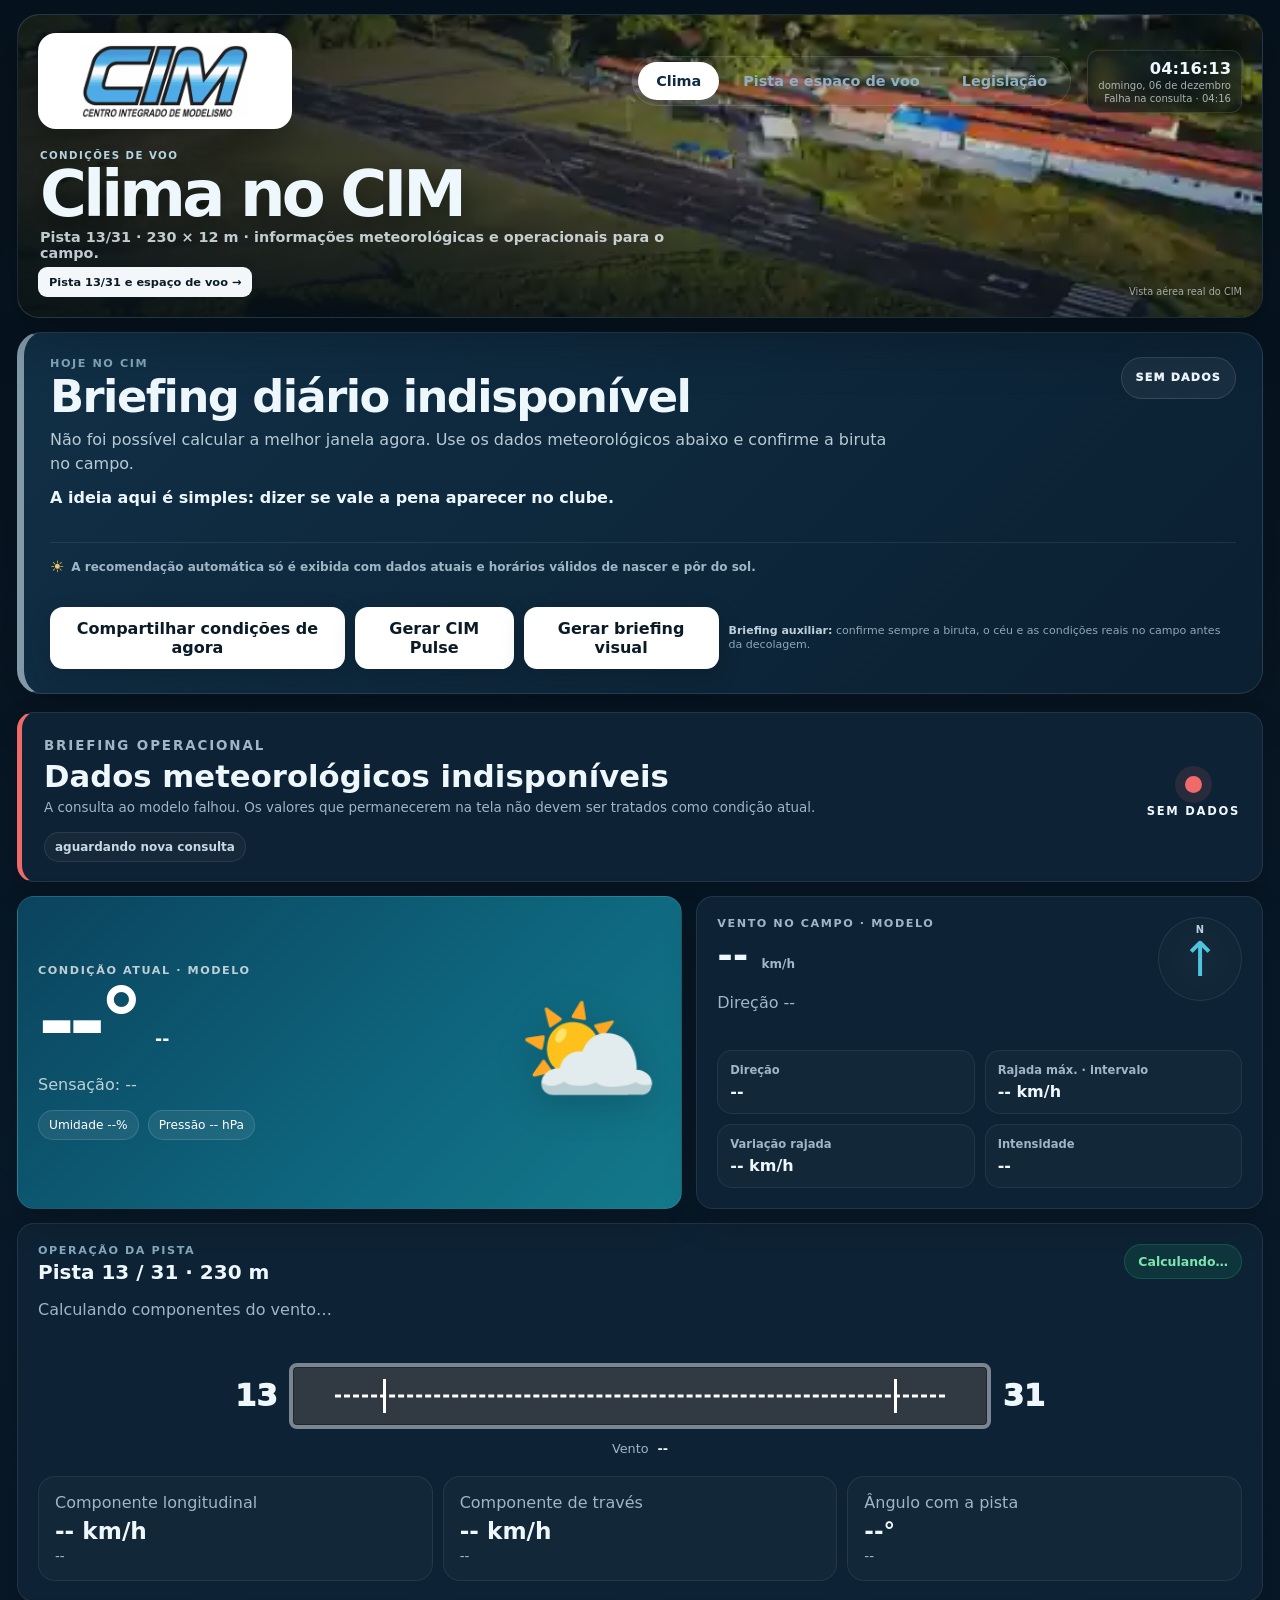
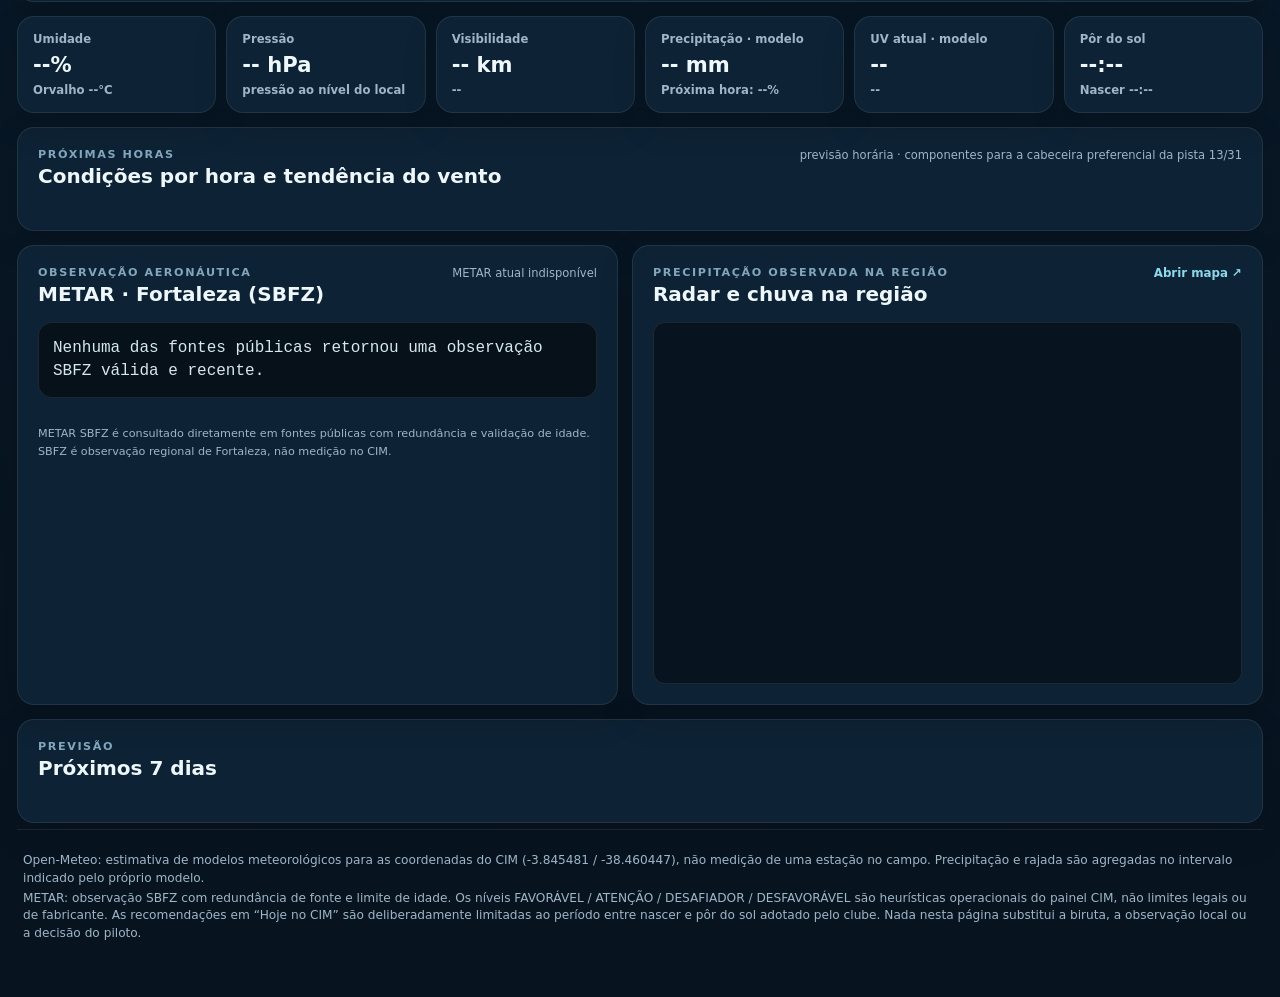
==== index.html @ 6799bd44 "Forçar carregamento do briefing aprovado" ====
<!doctype html>
<html lang="pt-BR">
<head>
  <meta charset="utf-8">
  <meta name="viewport" content="width=device-width, initial-scale=1">
  <meta name="theme-color" content="#071b2c">
  <meta name="description" content="Painel meteorológico e briefing operacional do Centro Integrado de Modelismo — CIM, Eusébio-CE.">
  <meta property="og:type" content="website">
  <meta property="og:locale" content="pt_BR">
  <meta property="og:title" content="CIM · Clima e condições de voo">
  <meta property="og:description" content="Clima, vento e condições operacionais para a pista 13/31 do Centro Integrado de Modelismo.">
  <title>CIM · Clima e condições de voo</title>
  <link rel="preload" as="image" href="assets/cim-pista-hero.webp?v=20260901-final1">
  <link rel="preload" as="image" href="assets/cim-logo-oficial.webp?v=20260910-1">
  <link rel="stylesheet" href="styles.css">
  <link rel="stylesheet" href="briefing.css?v=20260908-1">
  <link rel="stylesheet" href="layout-v3.css?v=20260910-logo1">
  <link rel="stylesheet" href="navigation.css?v=20260910-logo2">
</head>
<body>
  <main class="page-shell">
    <header class="site-header" aria-label="Centro Integrado de Modelismo">
      <img class="site-header-photo" src="assets/cim-pista-hero.webp?v=20260901-final1" alt="Vista aérea da pista do Centro Integrado de Modelismo, no Eusébio">
      <div class="site-header-inner">
        <div class="topbar">
          <a class="brand brand-logo-plate" href="index.html" aria-label="Centro Integrado de Modelismo — página inicial">
            <img class="brand-logo-official" src="assets/cim-logo-oficial.webp?v=20260910-1" alt="CIM — Centro Integrado de Modelismo">
          </a>
          <nav class="cim-nav" aria-label="Navegação principal">
            <a class="active" href="index.html">Clima</a>
            <a href="pista.html">Pista e espaço de voo</a>
            <a href="espaco-aereo.html">Legislação</a>
          </nav>
          <div class="clock" aria-live="polite">
            <strong id="clock-time">--:--</strong>
            <span id="clock-date">carregando…</span>
            <small id="updated-at">aguardando atualização</small>
          </div>
        </div>

        <div class="site-header-copy">
          <p class="eyebrow">Condições de voo</p>
          <h1>Clima no CIM</h1>
          <p>Pista 13/31 · 230 × 12 m · informações meteorológicas e operacionais para o campo.</p>
        </div>

        <div class="site-header-bottom">
          <a class="header-runway-link" href="pista.html">Pista 13/31 e espaço de voo →</a>
          <span class="photo-caption">Vista aérea real do CIM</span>
        </div>
      </div>
    </header>

    <section id="today-cim" class="today-cim loading" aria-live="polite">
      <div class="today-cim-top">
        <div class="today-cim-copy">
          <p class="eyebrow" id="today-cim-kicker">Hoje no CIM</p>
          <h2 id="today-cim-title">Calculando as condições de voo…</h2>
          <p id="today-cim-message">Analisando vento, rajadas, componente de través, chuva, visibilidade e o período entre nascer e pôr do sol.</p>
          <p id="today-cim-invite" class="today-cim-invite">A ideia aqui é simples: dizer se vale a pena aparecer no clube.</p>
        </div>
        <span id="today-cim-badge" class="today-cim-badge">CALCULANDO</span>
      </div>
      <div id="today-cim-stats" class="today-cim-stats"></div>
      <div id="today-cim-daylight" class="today-cim-daylight">Carregando período diurno do CIM…</div>
      <div id="today-cim-hours" class="today-cim-hours"></div>
      <div class="today-cim-actions">
        <button id="today-cim-share" class="today-cim-share" type="button">Compartilhar no WhatsApp</button>
        <span class="today-cim-note"><strong>Briefing auxiliar:</strong> confirme sempre a biruta, o céu e as condições reais no campo antes da decolagem.</span>
      </div>
    </section>

    <section id="status-card" class="status-card loading" aria-live="polite">
      <div class="status-copy">
        <p class="eyebrow">Briefing operacional</p>
        <h2 id="flight-status">Consultando o céu…</h2>
        <p id="flight-message">Buscando as condições meteorológicas atuais para o campo.</p>
        <div id="status-factors" class="status-factors"></div>
      </div>
      <div class="status-indicator"><span class="status-dot" aria-hidden="true"></span><strong id="status-word">AGUARDE</strong></div>
    </section>

    <section class="grid primary-grid">
      <article class="card hero-weather">
        <div>
          <p class="eyebrow">Condição atual · modelo</p>
          <div class="temperature-row"><strong id="temperature">--°</strong><span id="weather-description">--</span></div>
          <p id="feels-like">Sensação: --</p>
          <div class="hero-mini"><span id="humidity-hero">Umidade --%</span><span id="pressure-hero">Pressão -- hPa</span></div>
        </div>
        <div class="weather-icon" id="weather-icon" aria-hidden="true">⛅</div>
      </article>

      <article class="card wind-card">
        <div class="card-header">
          <div>
            <p class="eyebrow">Vento no campo · modelo</p>
            <h2><span id="wind-speed">--</span> <small>km/h</small></h2>
            <p id="wind-direction-text">Direção --</p>
          </div>
          <div class="wind-compass"><span class="north">N</span><div id="wind-arrow" class="wind-arrow" aria-hidden="true">↑</div></div>
        </div>
        <dl class="metrics compact">
          <div><dt>Direção</dt><dd id="wind-direction">--</dd></div>
          <div><dt>Rajada máx. · intervalo</dt><dd id="wind-gust">-- km/h</dd></div>
          <div><dt>Variação rajada</dt><dd id="gust-spread">-- km/h</dd></div>
          <div><dt>Intensidade</dt><dd id="wind-class">--</dd></div>
        </dl>
      </article>
    </section>

    <section class="card runway-card">
      <div class="runway-heading">
        <div>
          <p class="eyebrow">Operação da pista</p>
          <h2>Pista 13 / 31 · 230 m</h2>
          <p id="runway-summary" class="muted">Calculando componentes do vento…</p>
        </div>
        <span id="preferred-runway" class="runway-badge">Calculando…</span>
      </div>
      <div class="runway-board">
        <div class="runway-visual" aria-label="Representação esquemática da pista 13 31">
          <span class="runway-number runway-13">13</span>
          <div class="runway-strip"><span></span></div>
          <span class="runway-number runway-31">31</span>
        </div>
        <div class="runway-wind-line"><span>Vento</span><strong id="runway-wind">--</strong></div>
      </div>
      <div class="runway-components">
        <article><span>Componente longitudinal</span><strong id="headwind-component">-- km/h</strong><small id="headwind-label">--</small></article>
        <article><span>Componente de través</span><strong id="crosswind-component">-- km/h</strong><small id="crosswind-side">--</small></article>
        <article><span>Ângulo com a pista</span><strong id="wind-angle">--°</strong><small id="wind-angle-label">--</small></article>
      </div>
    </section>

    <section class="grid detail-grid">
      <article class="card metric-card"><span>Umidade</span><strong id="humidity">--%</strong><small id="dew-point">Orvalho --°C</small></article>
      <article class="card metric-card"><span>Pressão</span><strong id="pressure">-- hPa</strong><small>pressão ao nível do local</small></article>
      <article class="card metric-card"><span>Visibilidade</span><strong id="visibility">-- km</strong><small id="visibility-label">--</small></article>
      <article class="card metric-card"><span id="precipitation-label">Precipitação · modelo</span><strong id="rain-probability">-- mm</strong><small id="rain-total">Próxima hora: --%</small></article>
      <article class="card metric-card"><span id="uv-card-label">UV atual · modelo</span><strong id="uv-index">--</strong><small id="uv-label">--</small></article>
      <article class="card metric-card"><span>Pôr do sol</span><strong id="sunset">--:--</strong><small id="sunrise">Nascer --:--</small></article>
    </section>

    <section class="card forecast-card">
      <div class="section-title">
        <div><p class="eyebrow">Próximas horas</p><h2>Condições por hora e tendência do vento</h2></div>
        <span class="section-note">previsão horária · componentes para a cabeceira preferencial da pista 13/31</span>
      </div>
      <div id="hourly-forecast" class="hourly-forecast"></div>
    </section>

    <section class="grid aviation-grid">
      <section class="card metar-card" id="metar-card">
        <div class="section-title">
          <div><p class="eyebrow">Observação aeronáutica</p><h2>METAR · Fortaleza (SBFZ)</h2></div>
          <span id="metar-age" class="section-note">consultando…</span>
        </div>
        <p id="metar-raw" class="metar-raw">Aguardando observação…</p>
        <dl id="metar-details" class="metar-details"></dl>
        <p class="source-line">METAR SBFZ é consultado diretamente em fontes públicas com redundância e validação de idade. SBFZ é observação regional de Fortaleza, não medição no CIM.</p>
      </section>

      <section class="card radar-card">
        <div class="section-title">
          <div><p class="eyebrow">Precipitação observada na região</p><h2>Radar e chuva na região</h2></div>
          <a class="external-link" href="https://www.windy.com/-Weather-radar-radar?radar,-3.845481,-38.460447,10" target="_blank" rel="noopener noreferrer">Abrir mapa ↗</a>
        </div>
        <div class="radar-frame"><iframe src="https://embed.windy.com/embed2.html?lat=-3.845481&lon=-38.460447&detailLat=-3.845481&detailLon=-38.460447&width=650&height=450&zoom=9&level=surface&overlay=radar&menu=&message=true&marker=true&calendar=now&pressure=&type=map&location=coordinates&detail=&metricWind=km%2Fh&metricTemp=%C2%B0C&radarRange=-1" title="Radar meteorológico centrado na região do CIM" loading="lazy" referrerpolicy="strict-origin-when-cross-origin" allowfullscreen></iframe></div>
      </section>
    </section>

    <section class="card forecast-card">
      <div class="section-title"><div><p class="eyebrow">Previsão</p><h2>Próximos 7 dias</h2></div></div>
      <div id="daily-forecast" class="daily-forecast"></div>
    </section>

    <footer>
      <p>Open-Meteo: estimativa de modelos meteorológicos para as coordenadas do CIM (-3.845481 / -38.460447), não medição de uma estação no campo. Precipitação e rajada são agregadas no intervalo indicado pelo próprio modelo.</p>
      <p>METAR: observação SBFZ com redundância de fonte e limite de idade. Os níveis FAVORÁVEL / ATENÇÃO / DESAFIADOR / DESFAVORÁVEL são heurísticas operacionais do painel CIM, não limites legais ou de fabricante. As recomendações em “Hoje no CIM” são deliberadamente limitadas ao período entre nascer e pôr do sol adotado pelo clube. Nada nesta página substitui a biruta, a observação local ou a decisão do piloto.</p>
    </footer>
  </main>

  <script src="app.js?v=20260901-final1"></script>
  <script src="briefing.js?v=20260908-5"></script>
  <script src="weekend-share.js?v=20260910-2"></script>
  <script src="share-editorial.js?v=20260908-1"></script>
  <script src="briefing-visual.js?v=20260910-5"></script>
</body>
</html>
---- styles.css ----
:root{--bg:#07131f;--bg2:#0b2236;--surface:#0e263b;--surface-2:#132f47;--surface-3:#183951;--text:#eef7fb;--muted:#9fb6c6;--line:rgba(255,255,255,.09);--green:#27c57a;--amber:#f2b94b;--red:#ef6a68;--cyan:#4ec4df;--blue:#2f8bb8;--shadow:0 18px 50px rgba(0,0,0,.22)}*{box-sizing:border-box}html{background:var(--bg)}body{margin:0;font-family:Inter,ui-sans-serif,system-ui,-apple-system,BlinkMacSystemFont,"Segoe UI",sans-serif;background:radial-gradient(circle at top right,rgba(78,196,223,.14),transparent 26%),linear-gradient(180deg,#081824 0,#0b1f31 420px,#091725 100%);color:var(--text)}a{color:inherit}.page-shell{width:min(1220px,calc(100% - 28px));margin:0 auto;padding:24px 0 52px}.topbar{display:grid;grid-template-columns:1fr auto auto;align-items:start;gap:22px;padding:10px 2px 24px}.brand{display:flex;align-items:center;gap:16px}.brand-mark{width:66px;height:66px;border-radius:18px;display:grid;place-items:center;font-weight:900;font-size:1.18rem;letter-spacing:.08em;background:linear-gradient(145deg,#143e59,#1f7290);box-shadow:var(--shadow);border:1px solid rgba(255,255,255,.08)}.topbar h1{font-size:clamp(2.1rem,5vw,3.9rem);line-height:.95;margin:.15rem 0 .45rem;letter-spacing:-.05em}.eyebrow{text-transform:uppercase;letter-spacing:.14em;font-size:.7rem;font-weight:900;color:#82a7bb;margin:0}.location,.muted,.topbar p{color:var(--muted)}.main-nav{display:flex;gap:4px;background:rgba(255,255,255,.04);padding:6px;border:2px solid rgba(255,255,255,.12);border-radius:999px;align-self:center}.main-nav a{padding:15px 24px;border-radius:999px;text-decoration:none;color:var(--muted);font-weight:900;font-size:1rem;white-space:nowrap}.main-nav a.active{background:#fff;color:#0a1b27}.clock{text-align:right;display:grid;gap:3px}.clock strong{font-size:1.55rem}.clock span,.clock small{font-size:.78rem;color:var(--muted)}.card,.status-card{background:linear-gradient(180deg,rgba(19,47,71,.94),rgba(14,38,59,.94));border:1px solid var(--line);box-shadow:var(--shadow);border-radius:24px}.status-card{padding:25px 28px;display:flex;justify-content:space-between;align-items:center;gap:28px;margin-bottom:18px;border-left:7px solid var(--cyan)}.status-copy{max-width:850px}.status-card h2{margin:.28rem 0 .38rem;font-size:clamp(1.7rem,3vw,2.55rem)}.status-card p{margin:.2rem 0 0;color:var(--muted)}.status-indicator{display:grid;place-items:center;gap:11px;min-width:96px}.status-indicator strong{font-size:.72rem;letter-spacing:.15em}.status-dot{width:24px;height:24px;border-radius:50%;background:var(--cyan);box-shadow:0 0 0 10px rgba(78,196,223,.11)}.status-card.good{border-left-color:var(--green)}.status-card.good .status-dot{background:var(--green);box-shadow:0 0 0 10px rgba(39,197,122,.12)}.status-card.caution{border-left-color:var(--amber)}.status-card.caution .status-dot{background:var(--amber);box-shadow:0 0 0 10px rgba(242,185,75,.12)}.status-card.bad{border-left-color:var(--red)}.status-card.bad .status-dot{background:var(--red);box-shadow:0 0 0 10px rgba(239,106,104,.12)}.status-factors{display:flex;flex-wrap:wrap;gap:8px;margin-top:14px}.factor{border:1px solid var(--line);background:rgba(255,255,255,.035);border-radius:999px;padding:7px 10px;font-size:.75rem;font-weight:800;color:#c8d8e2}.grid{display:grid;gap:18px}.primary-grid{grid-template-columns:1.18fr .82fr}.card{padding:24px}.hero-weather{min-height:228px;display:flex;justify-content:space-between;align-items:center;background:radial-gradient(circle at 80% 20%,rgba(255,255,255,.12),transparent 28%),linear-gradient(135deg,#114b68,#14758f 60%,#1d8ca2);color:white;overflow:hidden}.hero-weather .eyebrow,.hero-weather p{color:rgba(255,255,255,.73)}.temperature-row{display:flex;align-items:end;gap:18px;margin:.42rem 0}.temperature-row strong{font-size:clamp(4rem,8vw,7rem);line-height:.84;letter-spacing:-.075em}.temperature-row span{font-size:1.08rem;font-weight:800;padding-bottom:.65rem}.weather-icon{font-size:clamp(4.4rem,9vw,7.7rem);filter:drop-shadow(0 9px 18px rgba(0,0,0,.18))}.hero-mini{display:flex;gap:9px;flex-wrap:wrap;margin-top:14px}.hero-mini span{font-size:.76rem;padding:7px 10px;border:1px solid rgba(255,255,255,.13);border-radius:999px;background:rgba(255,255,255,.07)}.wind-card h2{font-size:2.7rem;margin:.2rem 0}.wind-card h2 small{font-size:.75rem;color:var(--muted);font-weight:800}.wind-card p{color:var(--muted)}.card-header{display:flex;justify-content:space-between;align-items:flex-start;gap:14px}.wind-compass{width:84px;height:84px;border:1px solid var(--line);border-radius:50%;display:grid;place-items:center;position:relative;background:radial-gradient(circle,rgba(255,255,255,.03),rgba(255,255,255,.01))}.north{position:absolute;top:6px;font-size:.62rem;font-weight:900;color:#bdd0dc}.wind-arrow{font-size:3rem;line-height:1;transition:transform .4s ease;color:var(--cyan)}.metrics{display:grid;grid-template-columns:repeat(2,1fr);gap:10px;margin:22px 0 0}.metrics div{background:rgba(255,255,255,.025);border:1px solid var(--line);border-radius:15px;padding:12px}.metrics dt{font-size:.72rem;color:var(--muted);font-weight:800}.metrics dd{margin:5px 0 0;font-weight:900}.runway-card{margin-top:18px}.runway-heading,.section-title{display:flex;justify-content:space-between;align-items:start;gap:14px}.runway-heading h2,.section-title h2{margin:.18rem 0 0}.runway-badge{padding:9px 13px;border-radius:999px;background:rgba(39,197,122,.12);color:#7ee5ae;border:1px solid rgba(39,197,122,.22);font-size:.78rem;font-weight:900}.runway-board{margin:28px 0 20px}.runway-visual{display:grid;grid-template-columns:auto 1fr auto;align-items:center;gap:12px;width:min(810px,100%);margin:0 auto}.runway-number{font-weight:950;font-size:1.9rem}.runway-strip{height:66px;background:#313942;border-radius:8px;position:relative;border:4px solid #798692;box-shadow:inset 0 0 0 1px #20262c}.runway-strip:before{content:"";position:absolute;left:6%;right:6%;top:50%;border-top:3px dashed #fff;transform:translateY(-50%)}.runway-strip span:before,.runway-strip span:after{content:"";position:absolute;top:12px;bottom:12px;width:3px;background:#fff}.runway-strip span:before{left:13%}.runway-strip span:after{right:13%}.runway-wind-line{display:flex;justify-content:center;gap:9px;margin-top:12px;color:var(--muted);font-size:.8rem}.runway-wind-line strong{color:var(--text)}.runway-components{display:grid;grid-template-columns:repeat(3,1fr);gap:12px}.runway-components article{background:rgba(255,255,255,.025);border:1px solid var(--line);padding:16px;border-radius:17px;display:grid;gap:5px}.runway-components span,.runway-components small{color:var(--muted)}.runway-components strong{font-size:1.45rem}.detail-grid{grid-template-columns:repeat(6,1fr);margin-top:18px}.metric-card{padding:17px;display:grid;gap:6px}.metric-card span,.metric-card small{font-size:.73rem;color:var(--muted);font-weight:700}.metric-card strong{font-size:1.32rem}.forecast-card{margin-top:18px}.section-note{font-size:.72rem;color:var(--muted)}.hourly-forecast,.daily-forecast{display:grid;grid-auto-flow:column;grid-auto-columns:minmax(136px,1fr);gap:10px;overflow-x:auto;padding-top:18px;padding-bottom:4px}.forecast-item{background:rgba(255,255,255,.025);border:1px solid var(--line);border-radius:16px;padding:14px;display:grid;gap:7px;min-height:142px}.forecast-item.now{border-color:rgba(78,196,223,.55);background:rgba(78,196,223,.07)}.forecast-item .icon{font-size:1.7rem}.forecast-item strong{font-size:1rem}.forecast-item small{color:var(--muted);line-height:1.35}.forecast-wind{font-size:.7rem;font-weight:800;color:#cfe1ea}.aviation-grid{grid-template-columns:1fr 1.05fr;margin-top:18px}.metar-raw{font-family:ui-monospace,SFMono-Regular,Menlo,Consolas,monospace;background:#07111a;border:1px solid var(--line);padding:14px;border-radius:14px;line-height:1.45;color:#d7e7f0}.metar-details{display:grid;grid-template-columns:repeat(2,1fr);gap:10px;margin:16px 0 0}.metar-details div{border:1px solid var(--line);background:rgba(255,255,255,.025);border-radius:14px;padding:12px}.metar-details dt{font-size:.7rem;color:var(--muted);font-weight:800}.metar-details dd{margin:4px 0 0;font-weight:900}.source-line{font-size:.7rem;color:var(--muted);line-height:1.45}.radar-frame{margin-top:16px;border:1px solid var(--line);border-radius:17px;overflow:hidden;min-height:340px;background:#07131f}.radar-frame iframe{display:block;width:100%;height:360px;border:0}.external-link{font-size:.74rem;color:#8bd9eb;text-decoration:none;font-weight:800}footer{padding:26px 6px 0;color:var(--muted);font-size:.76rem;line-height:1.45}footer p{margin:.15rem 0}@media(max-width:1050px){.topbar{grid-template-columns:1fr auto}.main-nav{grid-column:1/-1;justify-self:start}.clock{grid-column:2;grid-row:1}}@media(max-width:900px){.primary-grid,.aviation-grid{grid-template-columns:1fr}.detail-grid{grid-template-columns:repeat(3,1fr)}.weather-icon{font-size:5rem}.runway-components{grid-template-columns:1fr 1fr 1fr}}@media(max-width:620px){.page-shell{width:min(100% - 16px,1220px);padding-top:10px}.topbar{grid-template-columns:1fr auto;align-items:end;padding-bottom:18px}.brand{align-items:flex-start}.brand-mark{width:50px;height:50px;border-radius:14px;font-size:.9rem}.topbar h1{font-size:2.35rem}.main-nav{grid-column:1/-1;max-width:100%;overflow-x:auto;justify-self:start}.main-nav a{padding:12px 16px;font-size:.88rem}.clock{grid-column:2;grid-row:1}.clock strong{font-size:1.08rem}.clock span,.clock small{font-size:.66rem}.status-card,.card{border-radius:19px;padding:18px}.status-card{align-items:flex-start}.status-indicator{min-width:60px}.status-indicator strong{font-size:.6rem}.temperature-row{display:grid;gap:2px}.temperature-row span{padding:0}.weather-icon{font-size:4rem}.metrics,.runway-components,.metar-details{grid-template-columns:1fr}.detail-grid{grid-template-columns:repeat(2,1fr)}.runway-visual{gap:7px}.runway-number{font-size:1.25rem}.runway-strip{height:50px}.section-title{display:grid}.section-note{margin-top:2px}.radar-frame iframe{height:300px}}
.status-card.challenging{border-left-color:#f28c28}.status-card.challenging .status-dot{background:#f28c28;box-shadow:0 0 0 10px rgba(242,140,40,.13)}.runway-wind-line{align-items:center;flex-wrap:wrap}.runway-wind-line>strong{white-space:nowrap}@media(max-width:620px){.runway-wind-line{gap:7px}.runway-wind-line>strong{white-space:normal}}
---- briefing.css ----
.today-cim{margin:0 0 18px;padding:24px 26px;border:1px solid rgba(255,255,255,.1);border-left:7px solid #4ec4df;border-radius:24px;background:linear-gradient(135deg,rgba(17,48,71,.98),rgba(11,32,50,.98));box-shadow:0 18px 50px rgba(0,0,0,.22)}
.today-cim.good{border-left-color:#27c57a;background:radial-gradient(circle at 88% 12%,rgba(39,197,122,.15),transparent 30%),linear-gradient(135deg,rgba(17,48,71,.98),rgba(11,32,50,.98))}.today-cim.caution{border-left-color:#f2b94b}.today-cim.challenging,.today-cim.bad{border-left-color:#ef6a68}.today-cim.unavailable{border-left-color:#8299a8}
.today-cim-top{display:grid;grid-template-columns:minmax(0,1fr) auto;gap:24px;align-items:start}.today-cim-copy h2{font-size:clamp(1.75rem,3.5vw,3rem);line-height:1.02;letter-spacing:-.035em;margin:.28rem 0 .55rem}.today-cim-copy>p:not(.eyebrow){margin:0;color:#b8cad5;line-height:1.48;max-width:840px}.today-cim-invite{margin-top:10px!important;color:#edf7fb!important;font-weight:850}.today-cim-badge{display:inline-flex;align-items:center;justify-content:center;min-height:42px;padding:9px 14px;border-radius:999px;border:1px solid rgba(255,255,255,.12);background:rgba(255,255,255,.055);font-size:.69rem;font-weight:950;letter-spacing:.11em;white-space:nowrap}.today-cim.good .today-cim-badge{color:#8bedb8;border-color:rgba(39,197,122,.28);background:rgba(39,197,122,.1)}.today-cim.caution .today-cim-badge{color:#ffd787;border-color:rgba(242,185,75,.28);background:rgba(242,185,75,.1)}.today-cim.challenging .today-cim-badge,.today-cim.bad .today-cim-badge{color:#ffaaa8;border-color:rgba(239,106,104,.28);background:rgba(239,106,104,.1)}
.today-cim-stats{display:flex;flex-wrap:wrap;gap:8px;margin-top:17px}.today-cim-stats span{padding:8px 11px;border-radius:999px;border:1px solid rgba(255,255,255,.09);background:rgba(255,255,255,.035);color:#d4e1e8;font-size:.75rem;font-weight:800}.today-cim-daylight{display:flex;align-items:center;gap:7px;margin-top:16px;padding-top:14px;border-top:1px solid rgba(255,255,255,.08);color:#9fb6c6;font-size:.75rem;font-weight:700}.today-cim-daylight:before{content:'☀';font-size:1rem;color:#f2c55c}
.today-cim-hours{display:grid;grid-template-columns:repeat(3,minmax(0,1fr));gap:10px;margin-top:14px}.briefing-hour{display:grid;gap:5px;padding:12px 13px;border-radius:15px;border:1px solid rgba(255,255,255,.08);background:rgba(255,255,255,.025)}.briefing-hour strong{font-size:.91rem}.briefing-hour span{font-size:.68rem;font-weight:900;text-transform:uppercase;letter-spacing:.08em}.briefing-hour small{font-size:.7rem;color:#9fb6c6}.briefing-hour.good span{color:#7ee5ae}.briefing-hour.caution span{color:#f6ce76}.briefing-hour.challenging span,.briefing-hour.bad span{color:#ff9c99}.briefing-empty{color:#9fb6c6;font-size:.76rem}
.today-cim-actions{display:flex;gap:10px;align-items:center;margin-top:17px}.today-cim-share{appearance:none;border:0;border-radius:13px;padding:12px 16px;background:#fff;color:#0a1b27;font:inherit;font-weight:900;cursor:pointer;box-shadow:0 8px 24px rgba(0,0,0,.15)}.today-cim-share:hover{transform:translateY(-1px)}.today-cim-note{font-size:.69rem;color:#8fa8b7;line-height:1.35}.today-cim-note strong{color:#bcd0dc}
@media(max-width:760px){.today-cim{padding:18px;border-radius:19px}.today-cim-top{grid-template-columns:1fr;gap:12px}.today-cim-badge{justify-self:start}.today-cim-hours{grid-template-columns:1fr}.today-cim-actions{display:grid}.today-cim-share{width:100%}.today-cim-copy h2{font-size:2rem}}
---- layout-v3.css ----
:root{--cim-panel:#0d2234;--cim-line:rgba(255,255,255,.085);--cim-muted:#9ab0bf;--cim-cyan:#4ec4df}body{background:linear-gradient(180deg,#06121d 0,#091928 48%,#07131f 100%)}.page-shell{width:min(1260px,calc(100% - 34px));padding-top:14px}.site-header{position:relative;min-height:285px;margin-bottom:14px;border-radius:22px;overflow:hidden;border:1px solid rgba(255,255,255,.09);box-shadow:0 20px 54px rgba(0,0,0,.26);background:linear-gradient(135deg,#0b2538,#07131f)}.site-header-photo{position:absolute;inset:0;width:100%;height:100%;object-fit:cover;object-position:center 54%;display:block;opacity:1}.site-header:after{content:"";position:absolute;inset:0;background:linear-gradient(90deg,rgba(3,13,22,.82) 0%,rgba(3,13,22,.58) 34%,rgba(3,13,22,.17) 67%,rgba(3,13,22,.06) 100%),linear-gradient(180deg,rgba(3,13,22,.18) 0%,rgba(3,13,22,.02) 48%,rgba(3,13,22,.68) 100%);pointer-events:none}.site-header-inner{position:relative;z-index:2;min-height:285px;padding:18px 20px 20px;display:grid;grid-template-rows:auto 1fr auto}.topbar{display:grid;grid-template-columns:minmax(260px,1fr) auto auto;align-items:center;gap:16px;padding:0;background:transparent}.brand{display:flex;align-items:center;gap:11px;min-width:0}.brand-mark{height:46px;width:auto;object-fit:contain;display:block}.brand-copy{display:grid;gap:2px}.brand-copy strong{font-size:.82rem;line-height:1.1}.brand-copy span{font-size:.68rem;color:rgba(238,247,251,.72)}.clock{text-align:right;display:grid;gap:2px;padding:8px 10px;border-radius:11px;background:rgba(4,16,26,.48);border:1px solid rgba(255,255,255,.12);backdrop-filter:blur(10px);-webkit-backdrop-filter:blur(10px)}.clock strong{font-size:1.02rem}.clock span,.clock small{font-size:.63rem;color:rgba(238,247,251,.68)}.site-header-copy{align-self:end;max-width:650px;padding:20px 2px 6px}.site-header-copy .eyebrow{color:#b7d5e1;font-size:.64rem;text-shadow:0 2px 10px rgba(0,0,0,.35)}.site-header-copy h1{margin:.22rem 0 .32rem;font-size:clamp(2.45rem,5vw,4.45rem);line-height:.92;letter-spacing:-.06em;text-shadow:0 6px 24px rgba(0,0,0,.38)}.site-header-copy p:last-child{margin:0;color:rgba(238,247,251,.8);font-size:.9rem;font-weight:650}.site-header-bottom{display:flex;align-items:end;justify-content:space-between;gap:16px}.header-runway-link{display:inline-flex;align-items:center;padding:8px 11px;border-radius:9px;background:#f4f7f9;color:#0a1b28;text-decoration:none;font-size:.71rem;font-weight:900}.photo-caption{font-size:.61rem;color:rgba(238,247,251,.63);text-shadow:0 2px 8px rgba(0,0,0,.45)}.status-card{margin:0 0 14px!important;border-radius:17px;padding:19px 22px;border-left-width:5px;box-shadow:0 12px 30px rgba(0,0,0,.16);background:#0d2234}.status-card h2{font-size:clamp(1.42rem,2.4vw,1.95rem);margin:.2rem 0 .25rem}.status-card p{font-size:.84rem;line-height:1.45}.status-indicator{min-width:80px}.status-dot{width:17px;height:17px}.card{border-radius:17px;background:#0d2234;border-color:var(--cim-line);box-shadow:0 13px 34px rgba(0,0,0,.15);padding:20px}.primary-grid{grid-template-columns:1.08fr .92fr;gap:14px}.hero-weather{min-height:205px;border-radius:17px;background:linear-gradient(135deg,#0b435d 0%,#0e667e 60%,#14798b 100%)}.temperature-row strong{font-size:clamp(3.85rem,7vw,6rem)}.wind-card h2{font-size:2.35rem}.runway-card{margin-top:14px}.detail-grid{gap:10px;margin-top:14px}.metric-card{min-height:96px;padding:15px}.forecast-card{margin-top:14px}.aviation-grid{margin-top:14px;gap:14px}.runway-components{gap:10px}.runway-components article,.metrics div,.metar-details div,.forecast-item{background:rgba(255,255,255,.022);border-color:rgba(255,255,255,.075)}.section-title h2,.runway-heading h2{font-size:1.25rem}.radar-frame{border-radius:12px}.hourly-forecast,.daily-forecast{scrollbar-width:thin}footer{margin-top:6px;border-top:1px solid rgba(255,255,255,.07);padding-top:20px}.source-line{line-height:1.55}@media(max-width:960px){.site-header{min-height:275px}.site-header-inner{min-height:275px}.topbar{grid-template-columns:1fr auto}.cim-nav{grid-column:1/-1;justify-self:start}.clock{grid-column:2;grid-row:1}.site-header-copy{padding-top:14px}.primary-grid,.aviation-grid{grid-template-columns:1fr}.detail-grid{grid-template-columns:repeat(3,1fr)}}@media(max-width:620px){.page-shell{width:calc(100% - 14px);padding-top:7px}.site-header{min-height:228px;border-radius:16px;margin-bottom:10px}.site-header-photo{object-position:55% 50%}.site-header:after{background:linear-gradient(180deg,rgba(3,13,22,.5) 0%,rgba(3,13,22,.12) 34%,rgba(3,13,22,.84) 100%)}.site-header-inner{min-height:228px;padding:9px 10px 12px}.topbar{grid-template-columns:1fr auto;gap:7px}.brand-mark{height:38px;width:auto}.brand-copy strong{font-size:.68rem;max-width:150px}.brand-copy span{font-size:.58rem}.clock{padding:5px 7px}.clock strong{font-size:.86rem}.clock span,.clock small{display:none}.cim-nav{order:3;grid-column:1/-1;justify-self:start;max-width:100%;overflow-x:auto;width:auto}.site-header-copy{padding:8px 2px 2px}.site-header-copy .eyebrow{font-size:.54rem}.site-header-copy h1{font-size:2.25rem;margin:.16rem 0 .22rem}.site-header-copy p:last-child{font-size:.71rem;line-height:1.35;max-width:94%}.site-header-bottom{gap:8px}.header-runway-link{padding:7px 9px;font-size:.62rem}.photo-caption{display:none}.status-card{padding:16px!important;align-items:flex-start;margin-bottom:10px!important}.status-card h2{font-size:1.35rem}.status-card p{font-size:.78rem}.status-indicator{min-width:56px}.card{padding:16px}.detail-grid{grid-template-columns:repeat(2,1fr)}.runway-components,.metrics,.metar-details{grid-template-columns:1fr}.hero-weather{min-height:185px}.weather-icon{font-size:3.8rem}.temperature-row strong{font-size:3.9rem}.section-title{gap:8px}.runway-heading{display:grid}.runway-badge{justify-self:start}.radar-frame iframe{height:285px}}
---- navigation.css ----
.cim-nav{display:flex;gap:6px;background:rgba(255,255,255,.05);padding:5px;border-radius:999px;border:1px solid rgba(255,255,255,.1);align-items:center;justify-self:start;max-width:100%}.cim-nav a{color:#8eafc4;text-decoration:none;font-size:.9rem;font-weight:850;padding:11px 18px;border-radius:999px;white-space:nowrap;line-height:1.15}.cim-nav a.active{background:#fff;color:#102a43}.cim-nav a:focus-visible{outline:3px solid rgba(100,216,255,.75);outline-offset:2px}

/* Identidade oficial do CIM em todas as páginas públicas. */
.brand-logo-plate,.brand:not(.brand-logo-plate){display:flex!important;align-items:center!important;justify-content:center!important;width:254px;height:96px;padding:10px 14px;border-radius:18px;background:#fff!important;border:1px solid rgba(255,255,255,.82);box-shadow:0 14px 34px rgba(0,0,0,.3);text-decoration:none;overflow:hidden;flex:0 0 auto}
.brand-logo-official{display:block;width:100%;height:100%;object-fit:contain}
.brand:not(.brand-logo-plate)>span{display:none!important}
.brand:not(.brand-logo-plate)::before{content:"";display:block;width:100%;height:100%;background:url('assets/cim-logo-oficial.webp?v=20260910-1') center/contain no-repeat}
.brand-logo-plate:focus-visible,.brand:not(.brand-logo-plate):focus-visible{outline:3px solid rgba(100,216,255,.85);outline-offset:3px}

@media(max-width:960px){.cim-nav{grid-column:1/-1;order:3;overflow-x:auto;scrollbar-width:none}.cim-nav::-webkit-scrollbar{display:none}.cim-nav a{font-size:.9rem;padding:11px 18px}}
@media(max-width:620px){.brand-logo-plate,.brand:not(.brand-logo-plate){width:178px;height:70px;padding:7px 10px;border-radius:14px;box-shadow:0 10px 26px rgba(0,0,0,.28)}}
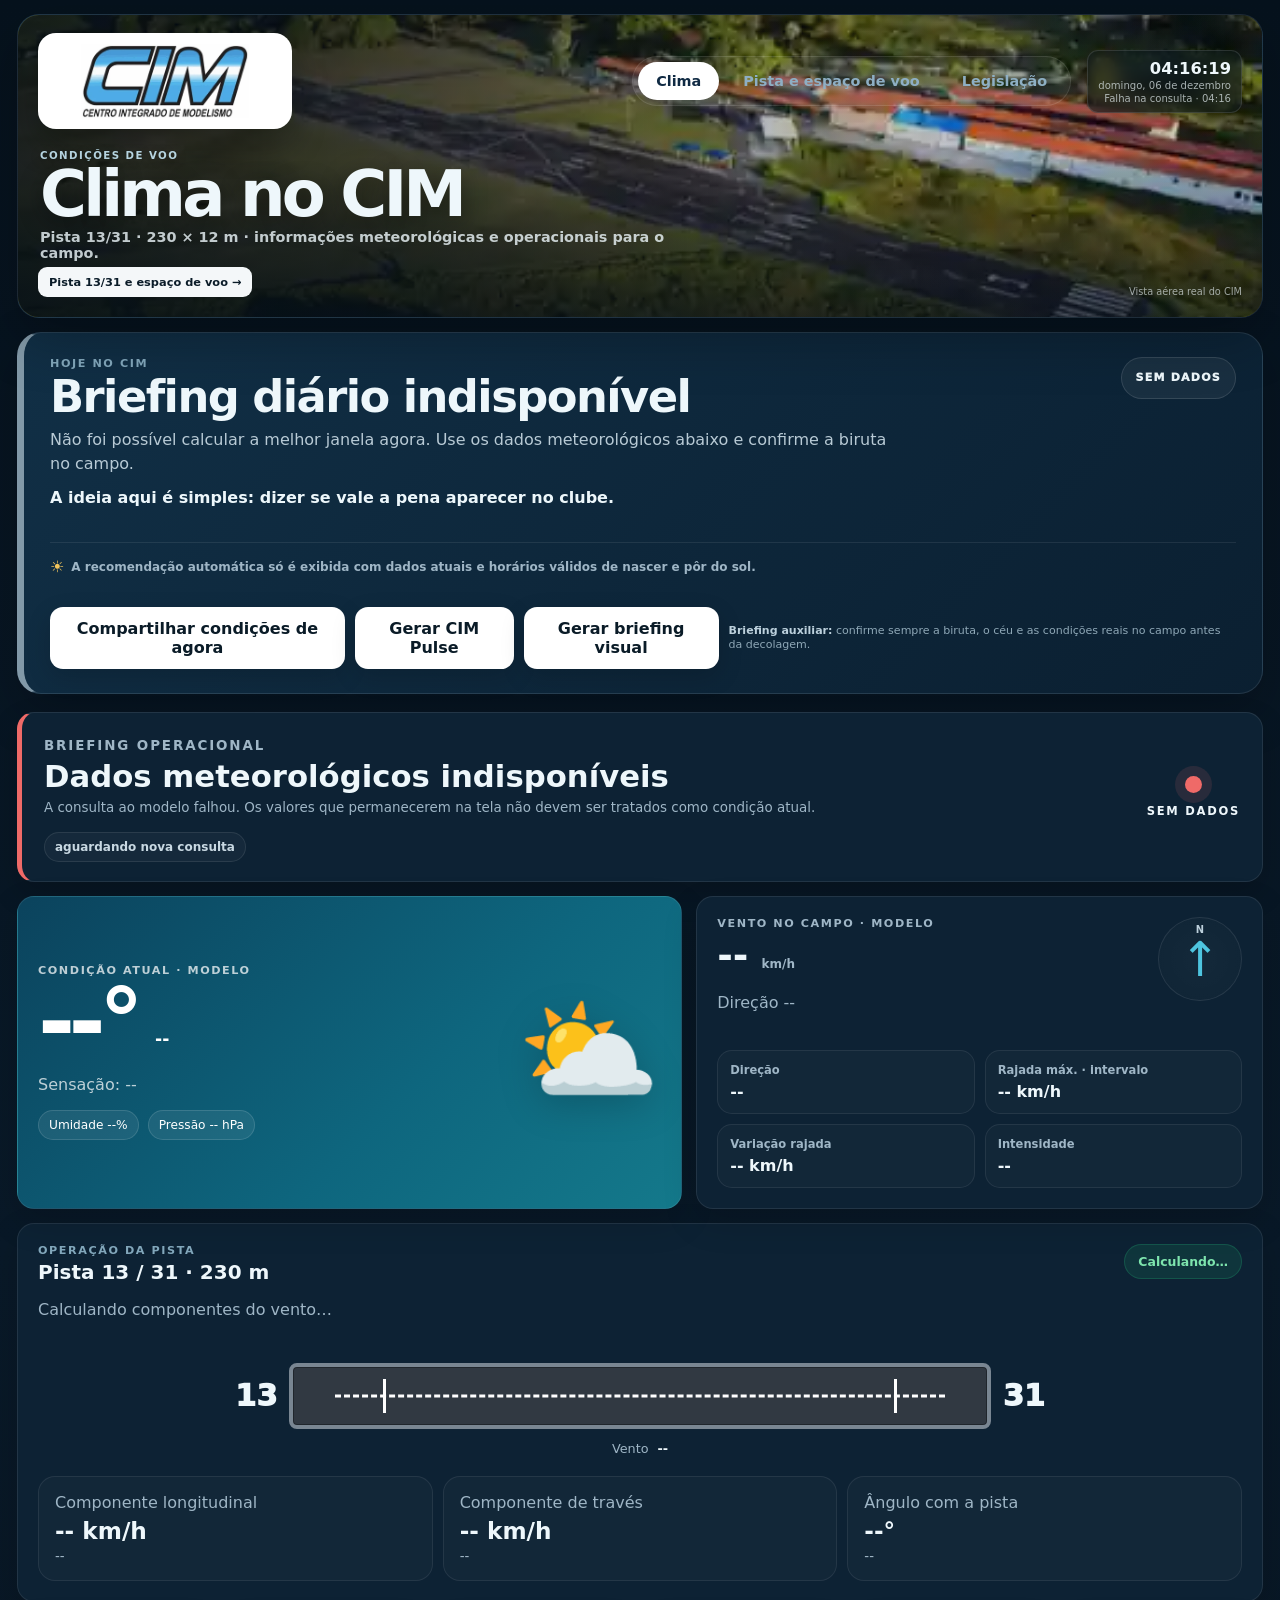
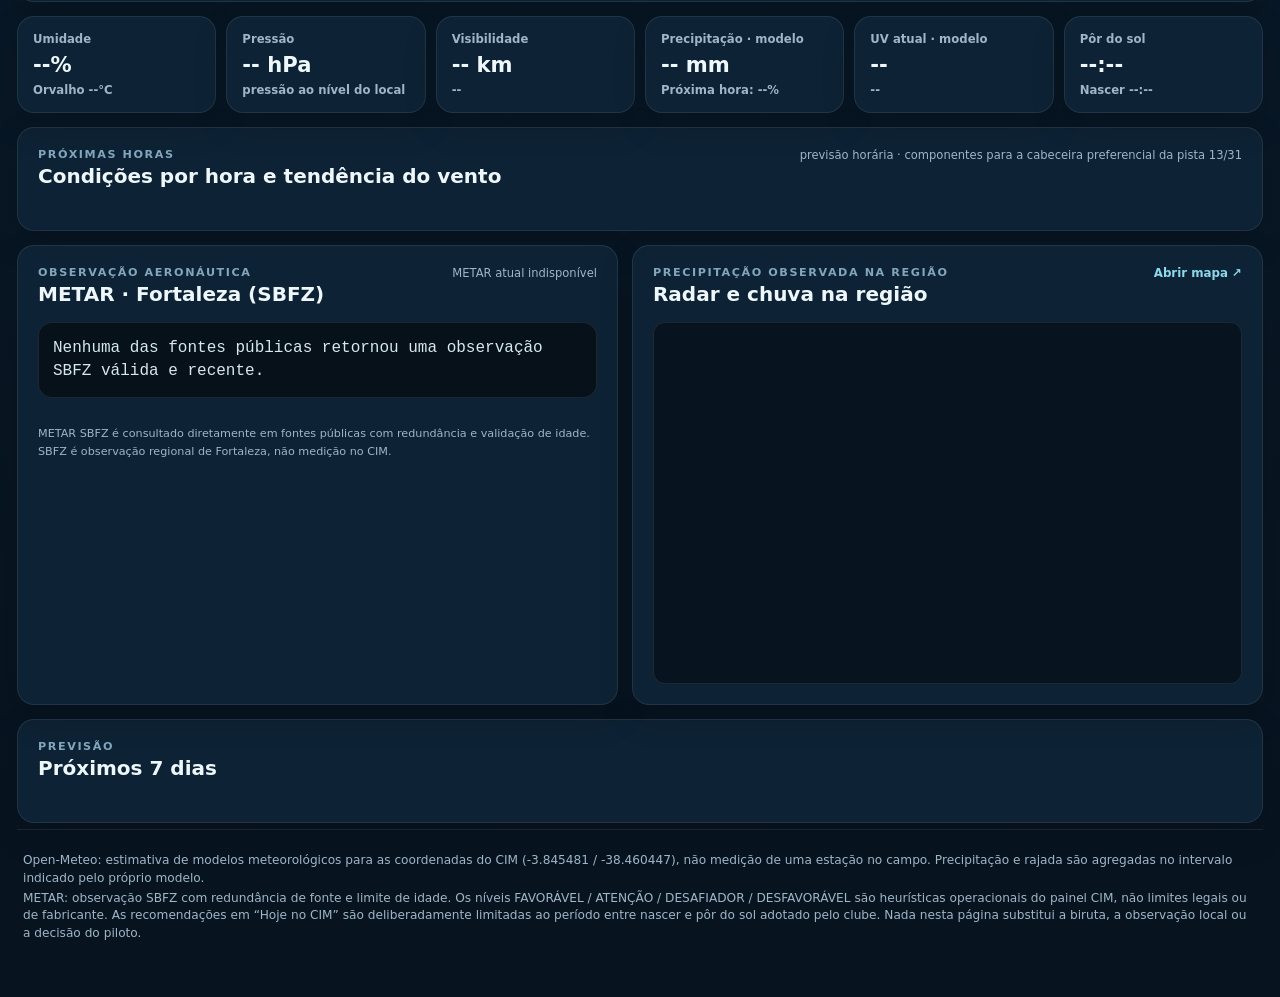
==== commit 9f05bfb0: "Forçar carregamento do briefing fiel ao modelo aprovado" ====
--- a/index.html
+++ b/index.html
@@ -185,6 +185,6 @@
   <script src="briefing.js?v=20260908-5"></script>
   <script src="weekend-share.js?v=20260910-2"></script>
   <script src="share-editorial.js?v=20260908-1"></script>
-  <script src="briefing-visual.js?v=20260910-5"></script>
+  <script src="briefing-visual.js?v=20260910-6"></script>
 </body>
 </html>
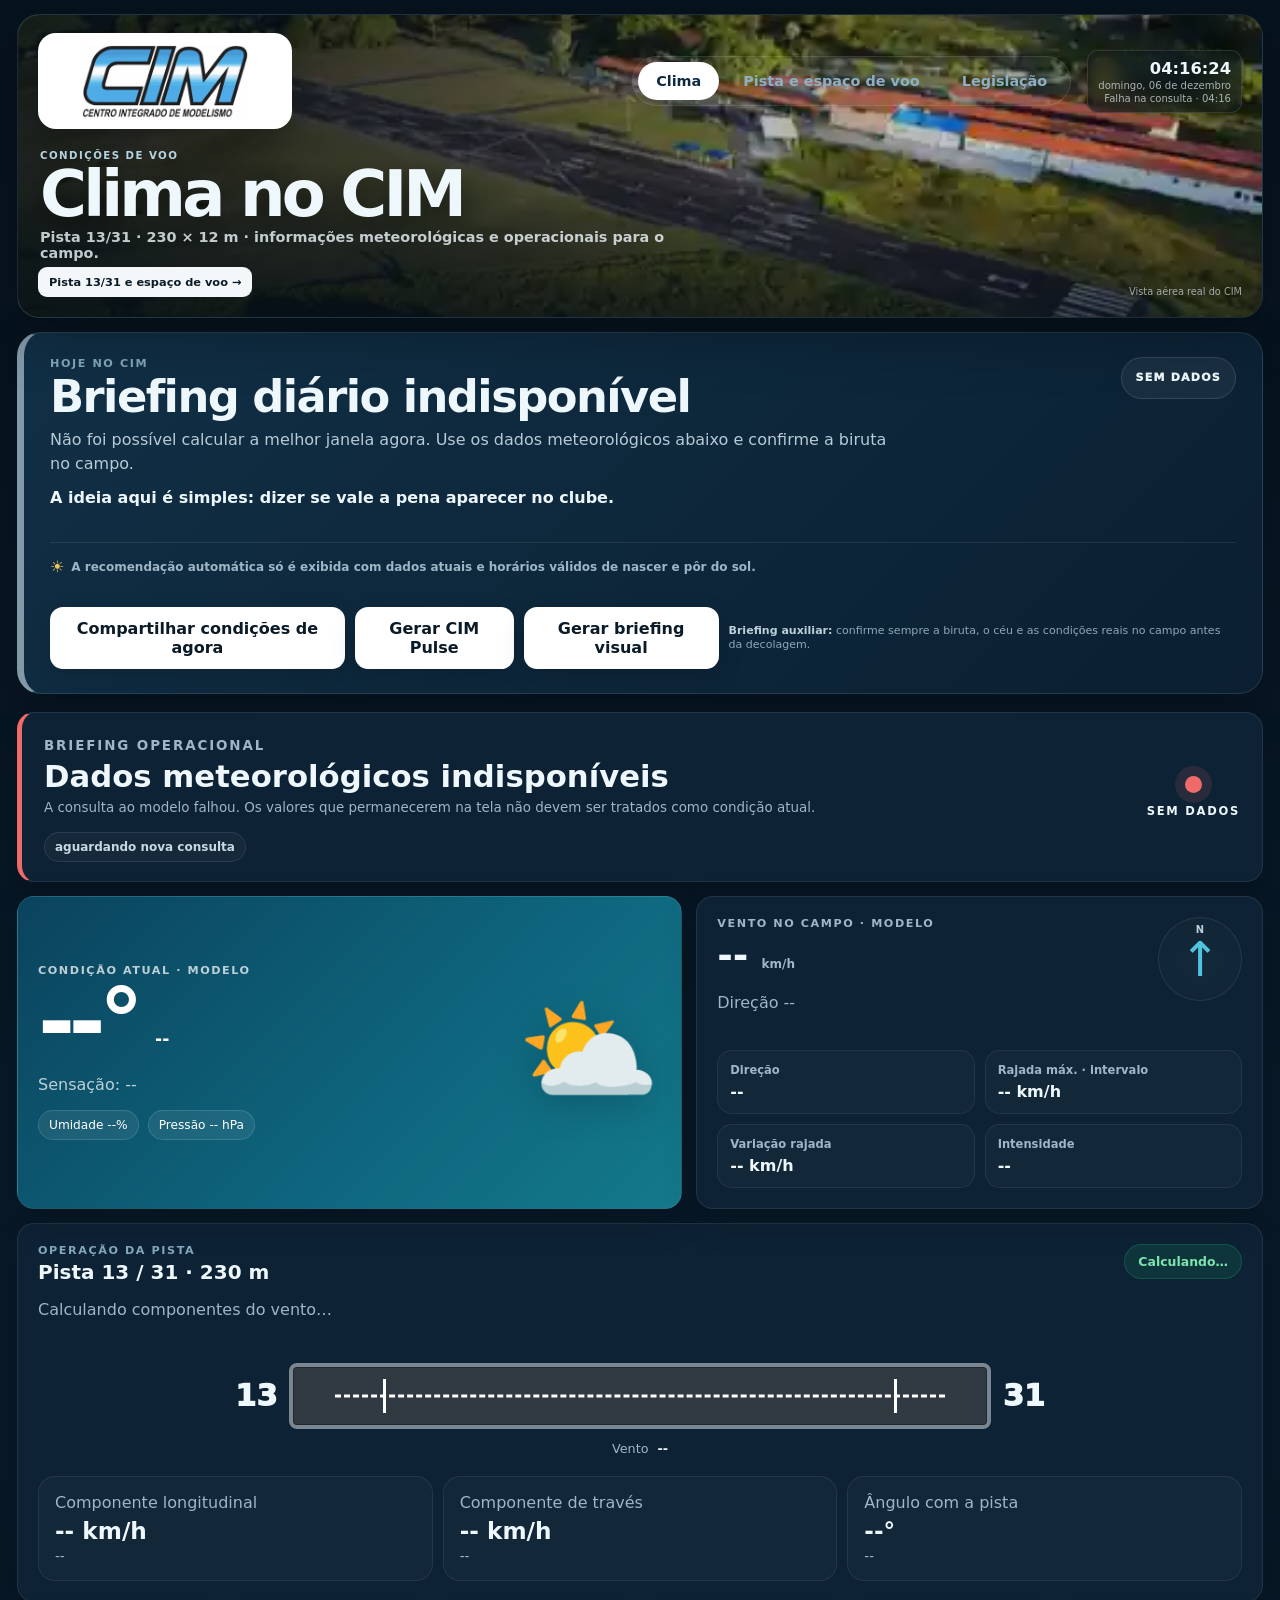
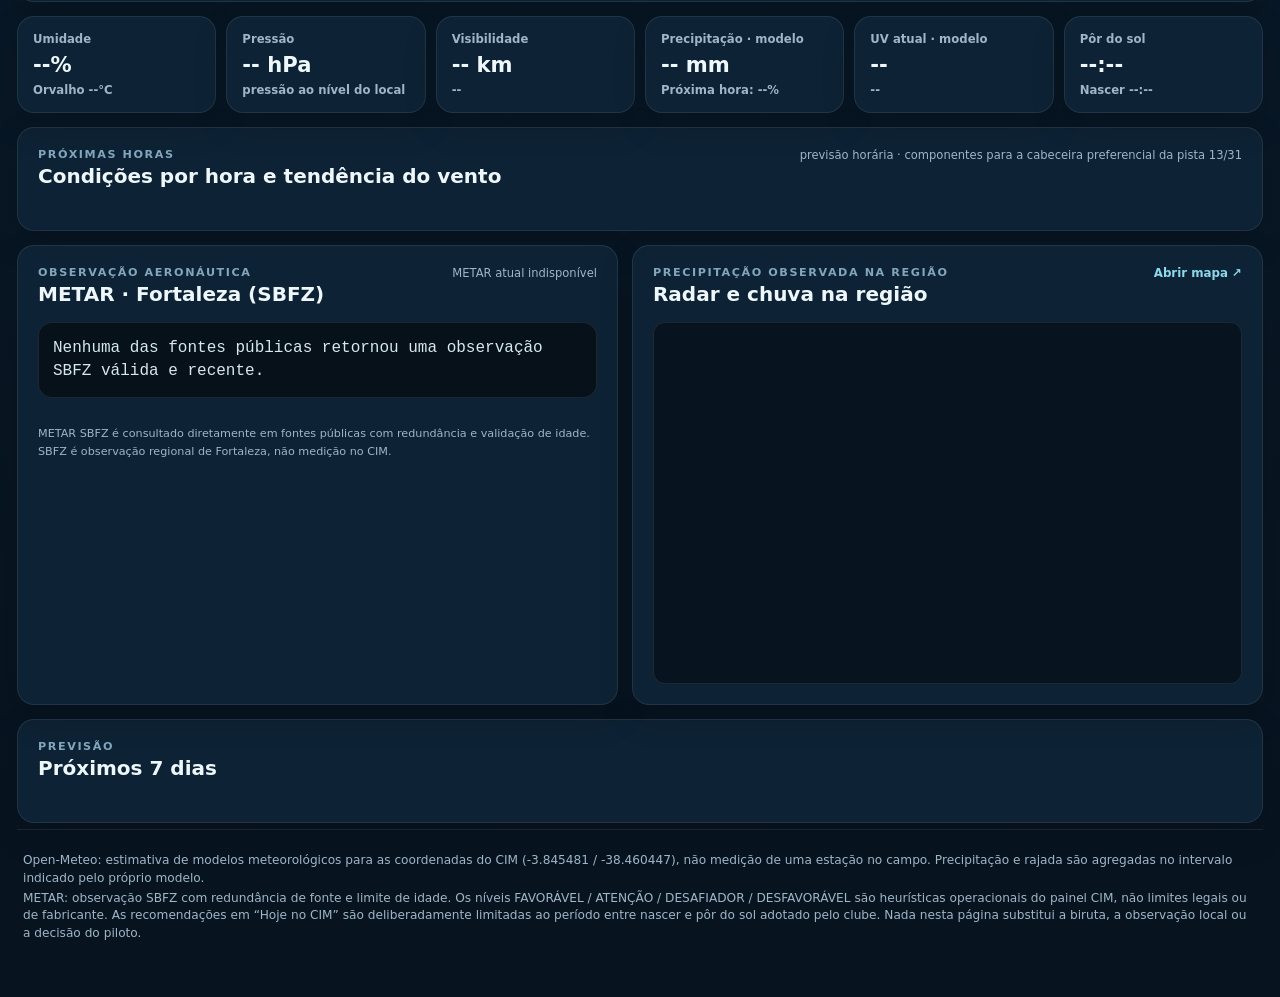
==== commit 7b3aad8f: "Usar fundo visual do modelo aprovado no briefing" ====
--- a/index.html
+++ b/index.html
@@ -185,6 +185,7 @@
   <script src="briefing.js?v=20260908-5"></script>
   <script src="weekend-share.js?v=20260910-2"></script>
   <script src="share-editorial.js?v=20260908-1"></script>
-  <script src="briefing-visual.js?v=20260910-6"></script>
+  <script src="briefing-approved-bg.js?v=20260910-1"></script>
+  <script src="briefing-visual.js?v=20260910-7"></script>
 </body>
 </html>
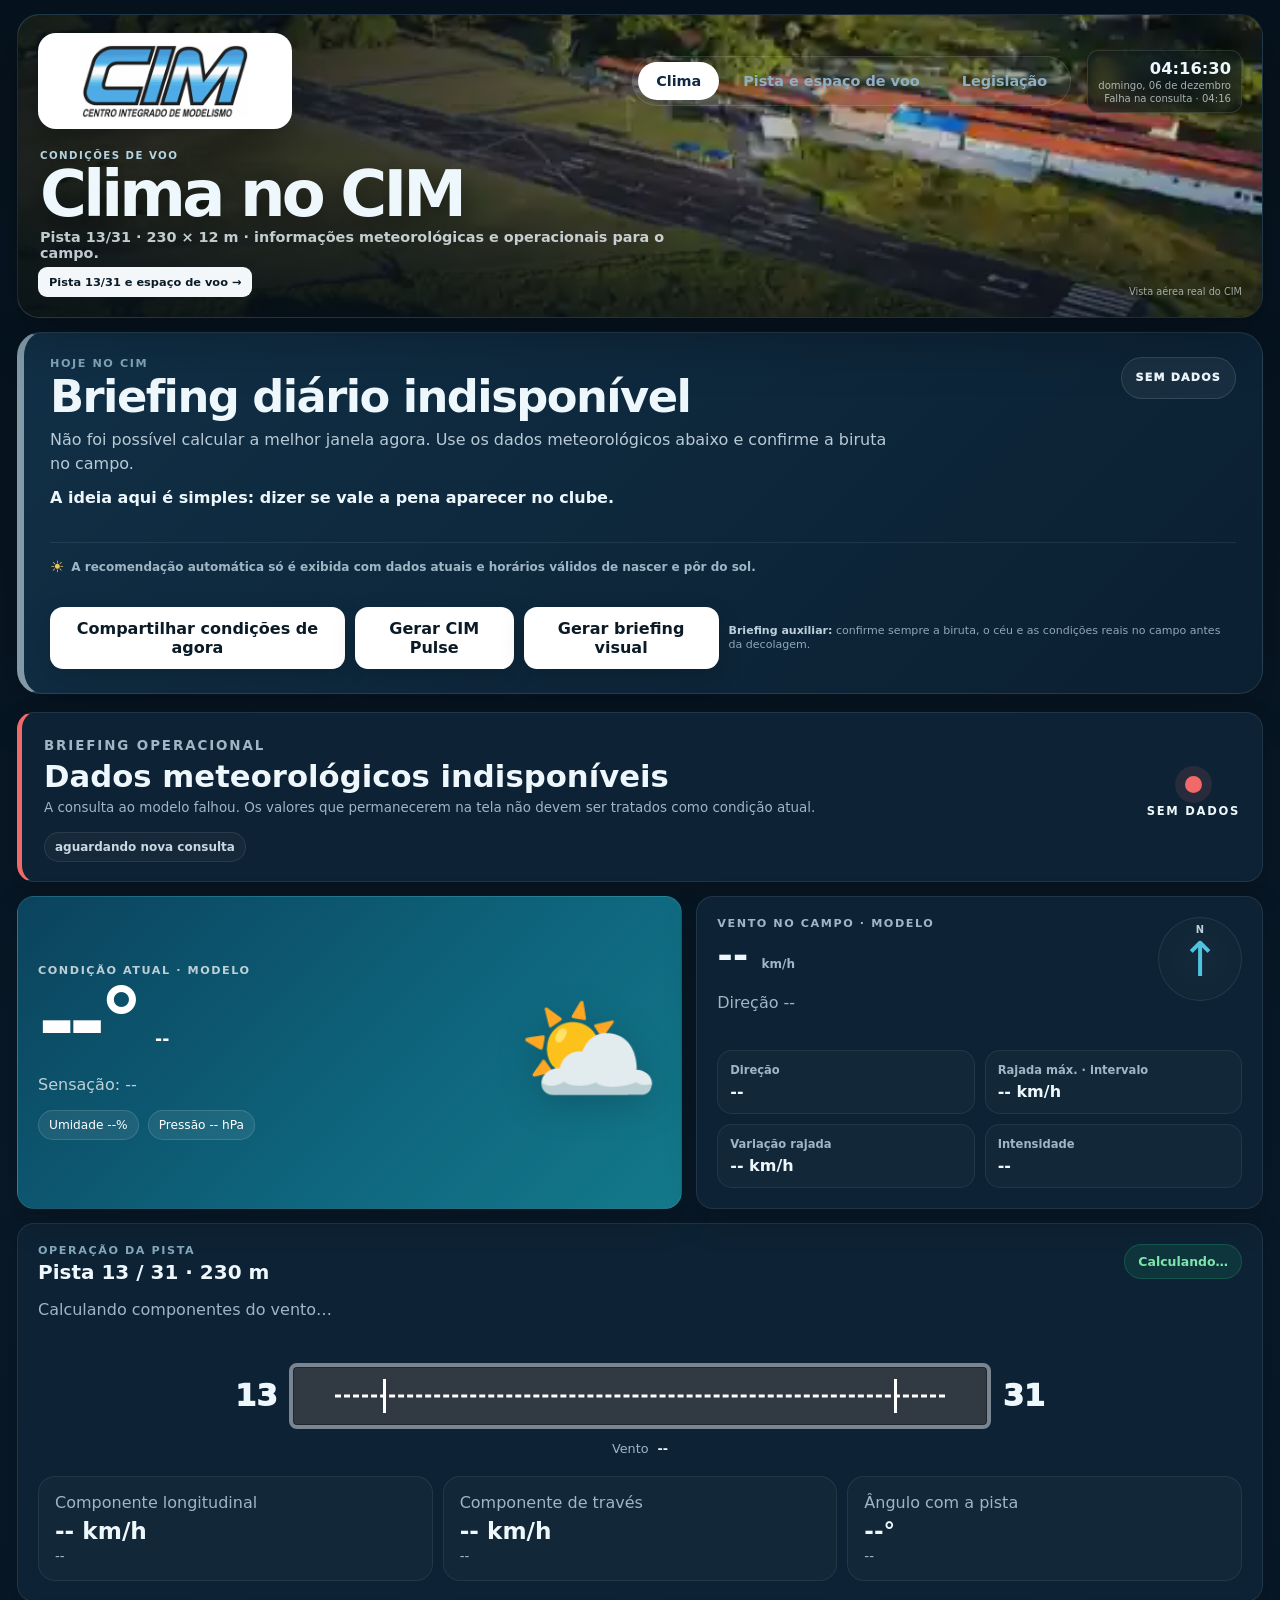
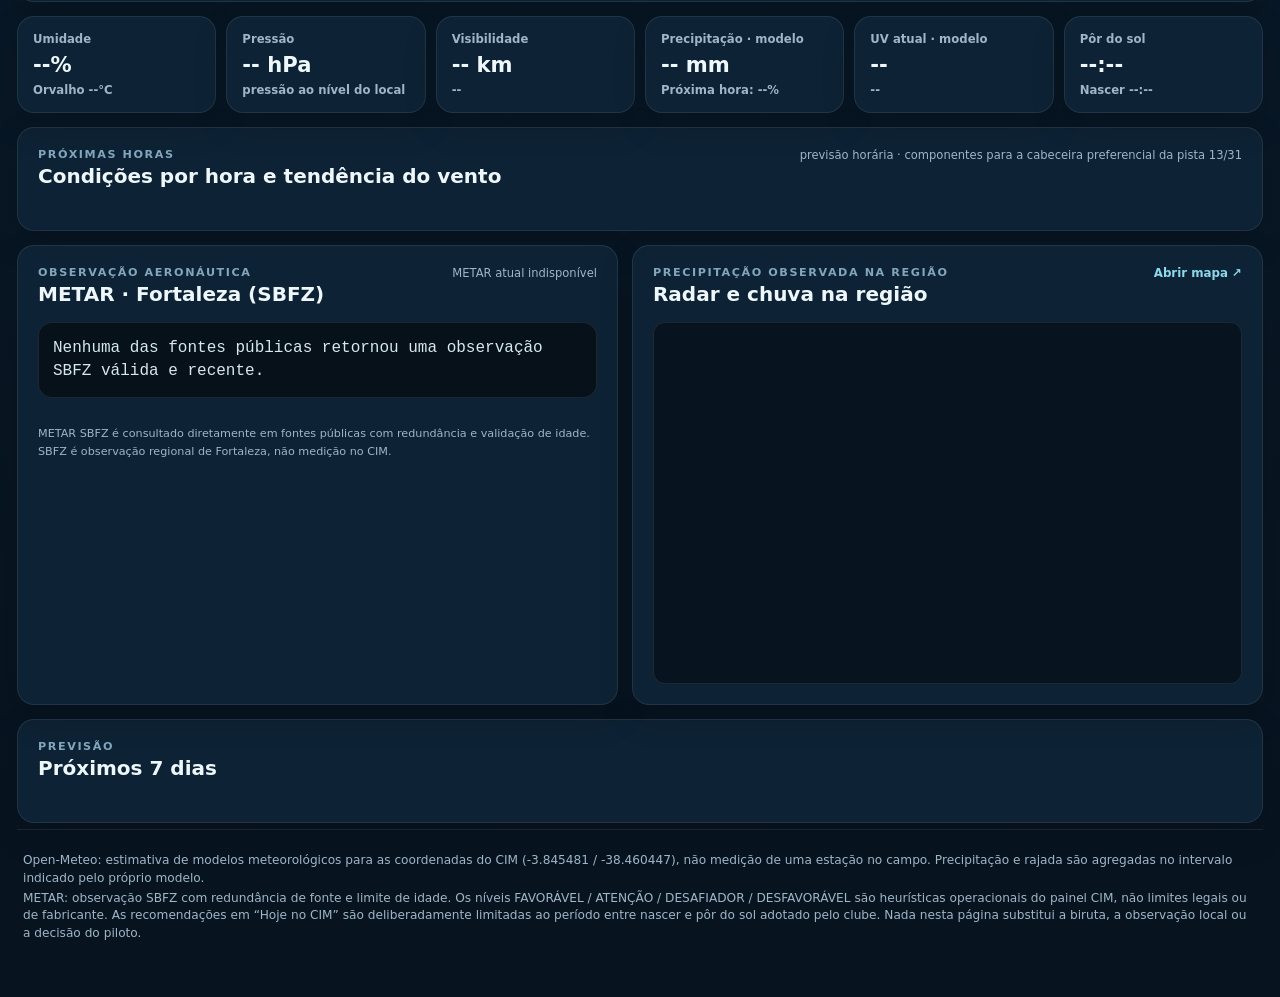
==== commit 6827212d: "Forçar atualização do briefing diurno" ====
--- a/index.html
+++ b/index.html
@@ -186,6 +186,6 @@
   <script src="weekend-share.js?v=20260910-2"></script>
   <script src="share-editorial.js?v=20260908-1"></script>
   <script src="briefing-approved-bg.js?v=20260910-1"></script>
-  <script src="briefing-visual.js?v=20260910-7"></script>
+  <script src="briefing-visual.js?v=20260910-8"></script>
 </body>
 </html>
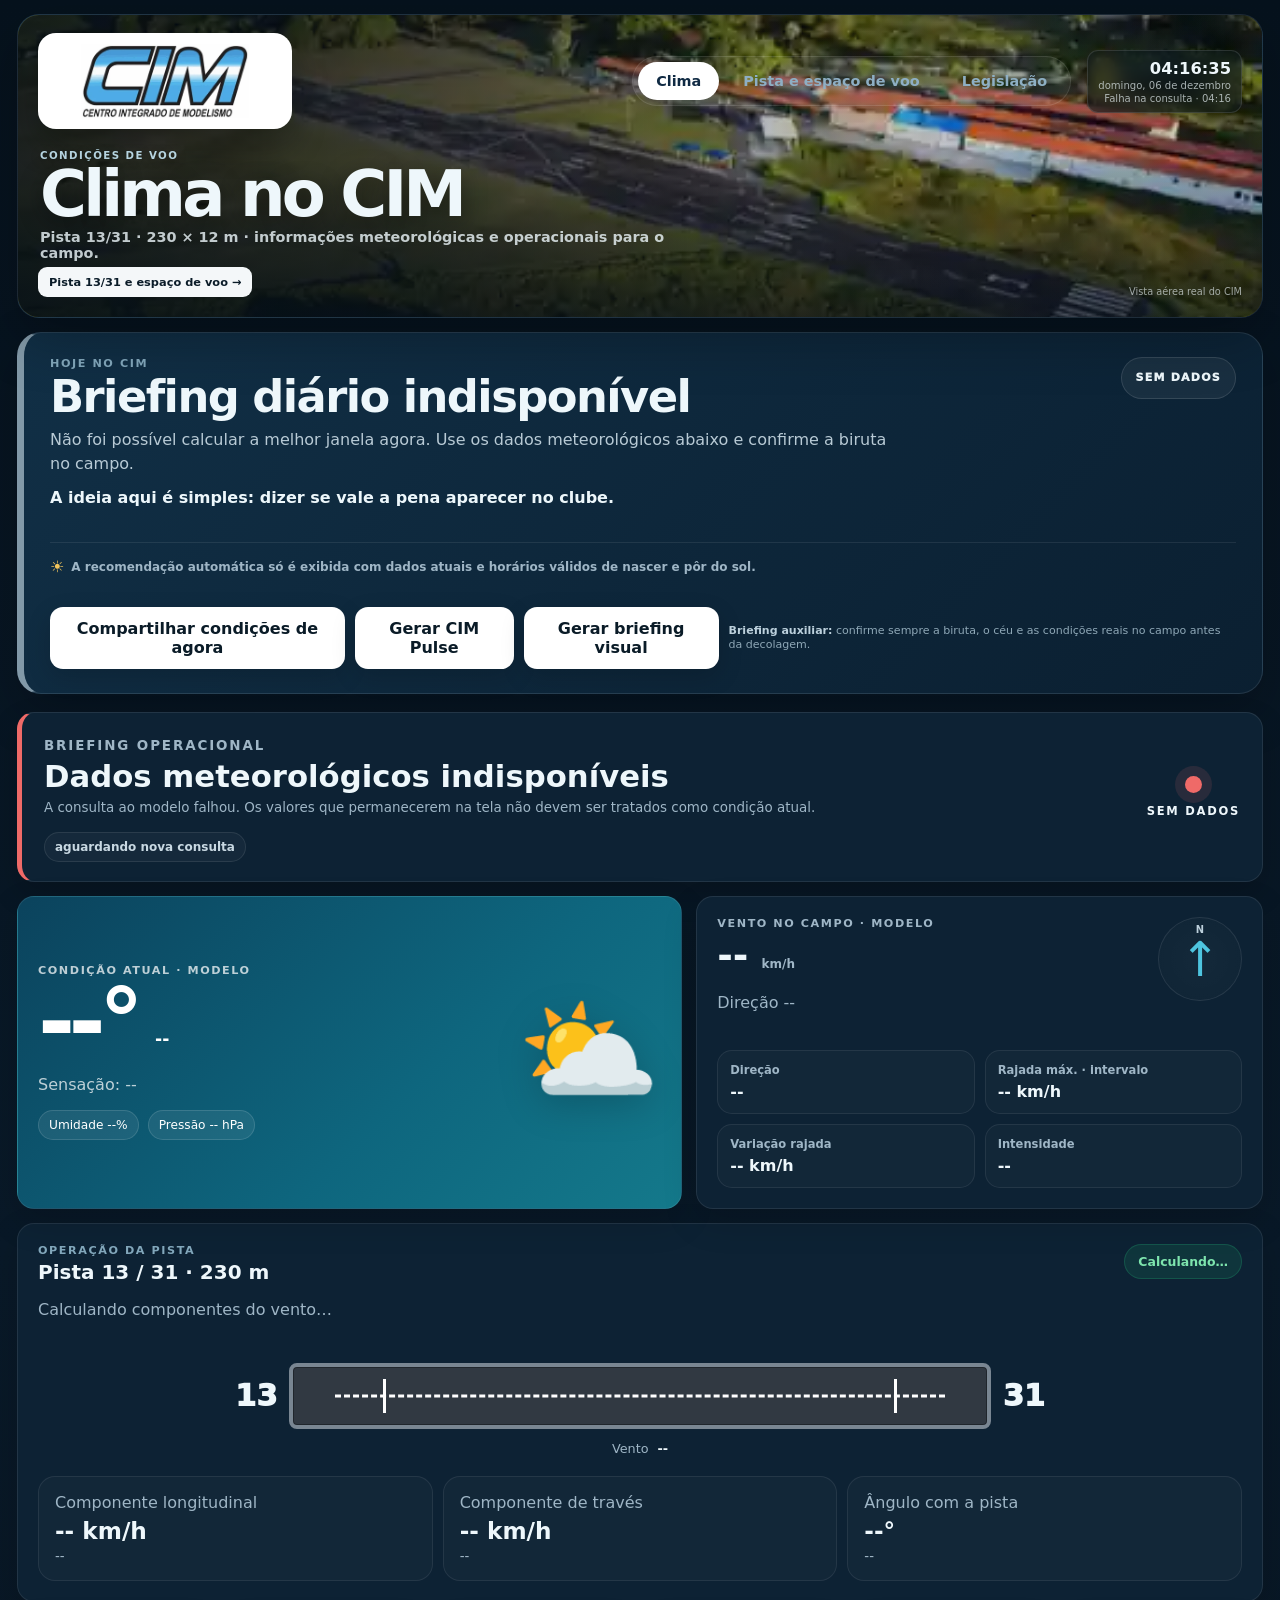
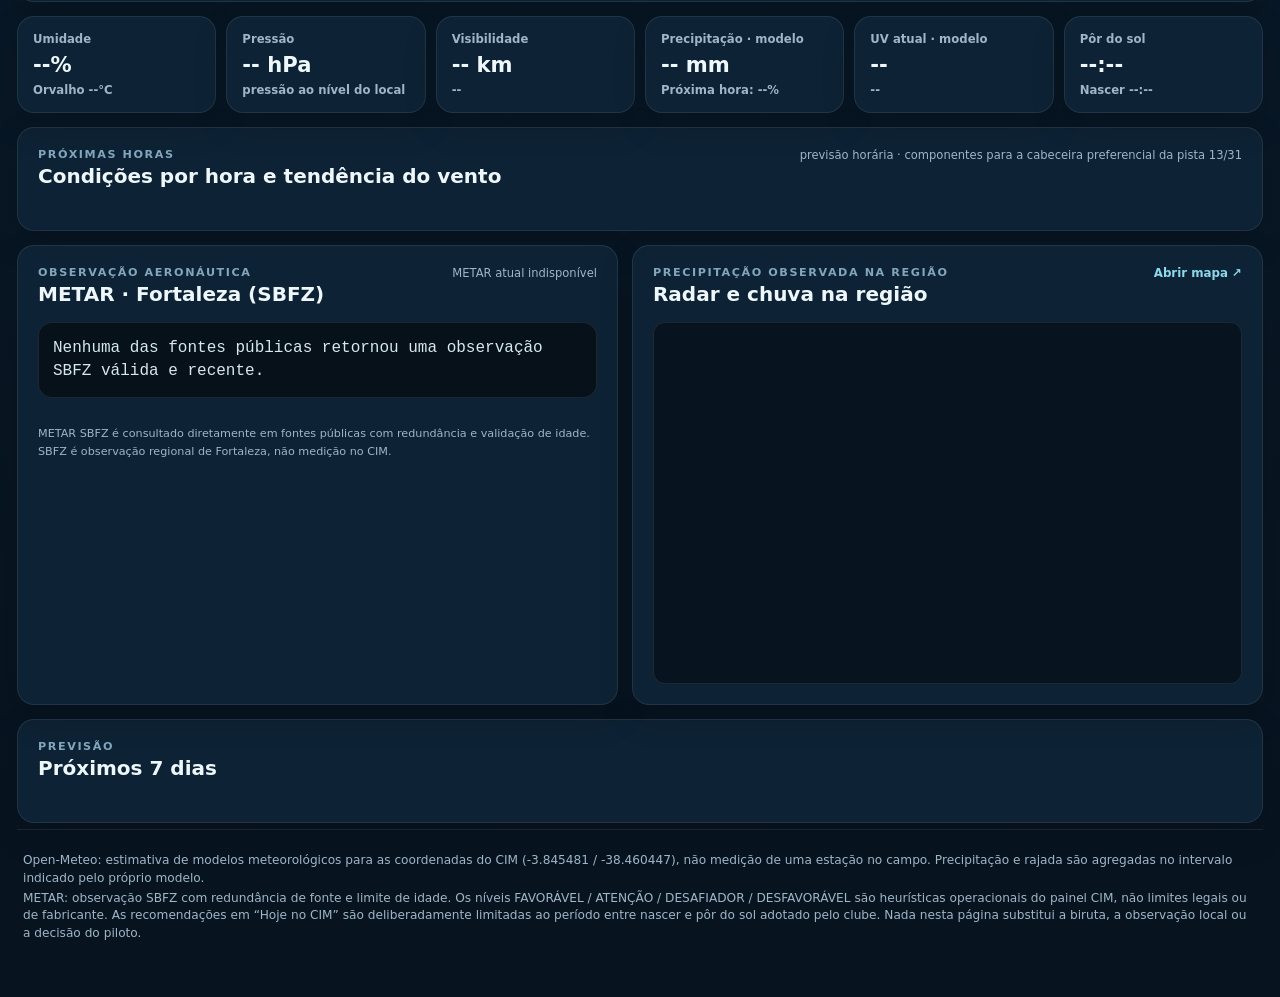
==== commit 28ccd465: "Carregar exclusivamente o gerador visual aprovado" ====
--- a/index.html
+++ b/index.html
@@ -186,6 +186,6 @@
   <script src="weekend-share.js?v=20260910-2"></script>
   <script src="share-editorial.js?v=20260908-1"></script>
   <script src="briefing-approved-bg.js?v=20260910-1"></script>
-  <script src="briefing-visual.js?v=20260910-8"></script>
+  <script src="briefing-visual-approved.js?v=20260910-1"></script>
 </body>
 </html>
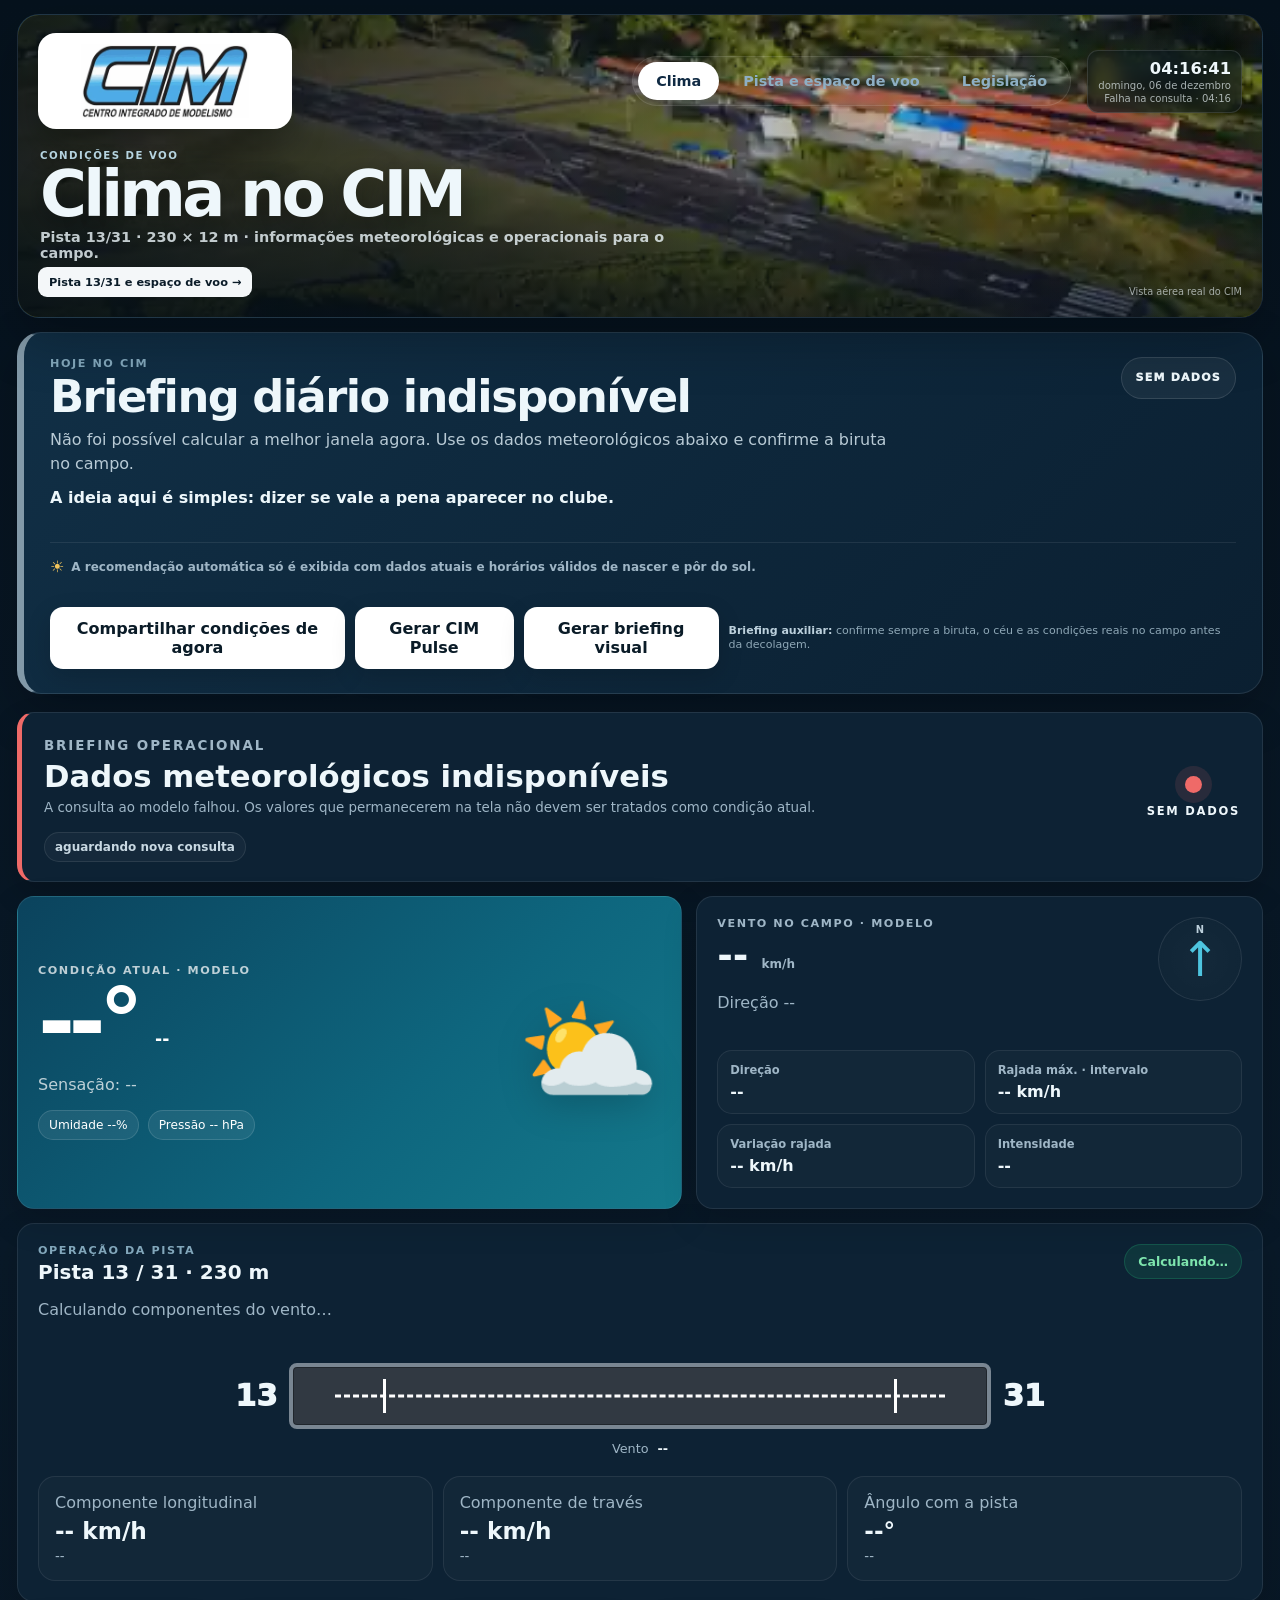
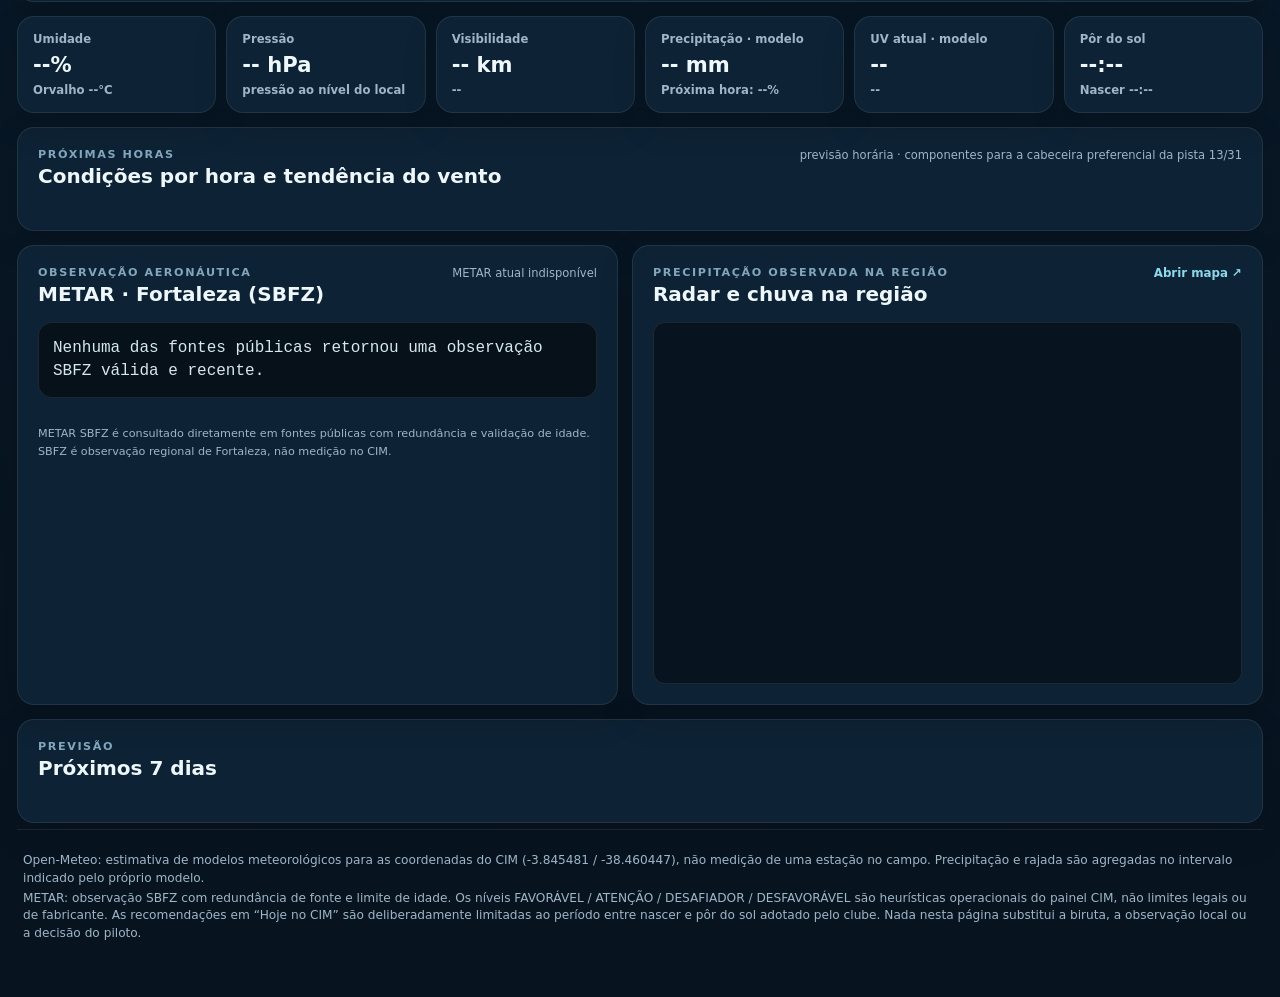
==== commit a492ec9c: "Carregar exclusivamente o gerador final do briefing" ====
--- a/index.html
+++ b/index.html
@@ -3,6 +3,9 @@
 <head>
   <meta charset="utf-8">
   <meta name="viewport" content="width=device-width, initial-scale=1">
+  <meta http-equiv="Cache-Control" content="no-cache, no-store, must-revalidate">
+  <meta http-equiv="Pragma" content="no-cache">
+  <meta http-equiv="Expires" content="0">
   <meta name="theme-color" content="#071b2c">
   <meta name="description" content="Painel meteorológico e briefing operacional do Centro Integrado de Modelismo — CIM, Eusébio-CE.">
   <meta property="og:type" content="website">
@@ -186,6 +189,6 @@
   <script src="weekend-share.js?v=20260910-2"></script>
   <script src="share-editorial.js?v=20260908-1"></script>
   <script src="briefing-approved-bg.js?v=20260910-1"></script>
-  <script src="briefing-visual-approved.js?v=20260910-1"></script>
+  <script src="briefing-visual-final-20260910.js"></script>
 </body>
-</html>+</html>
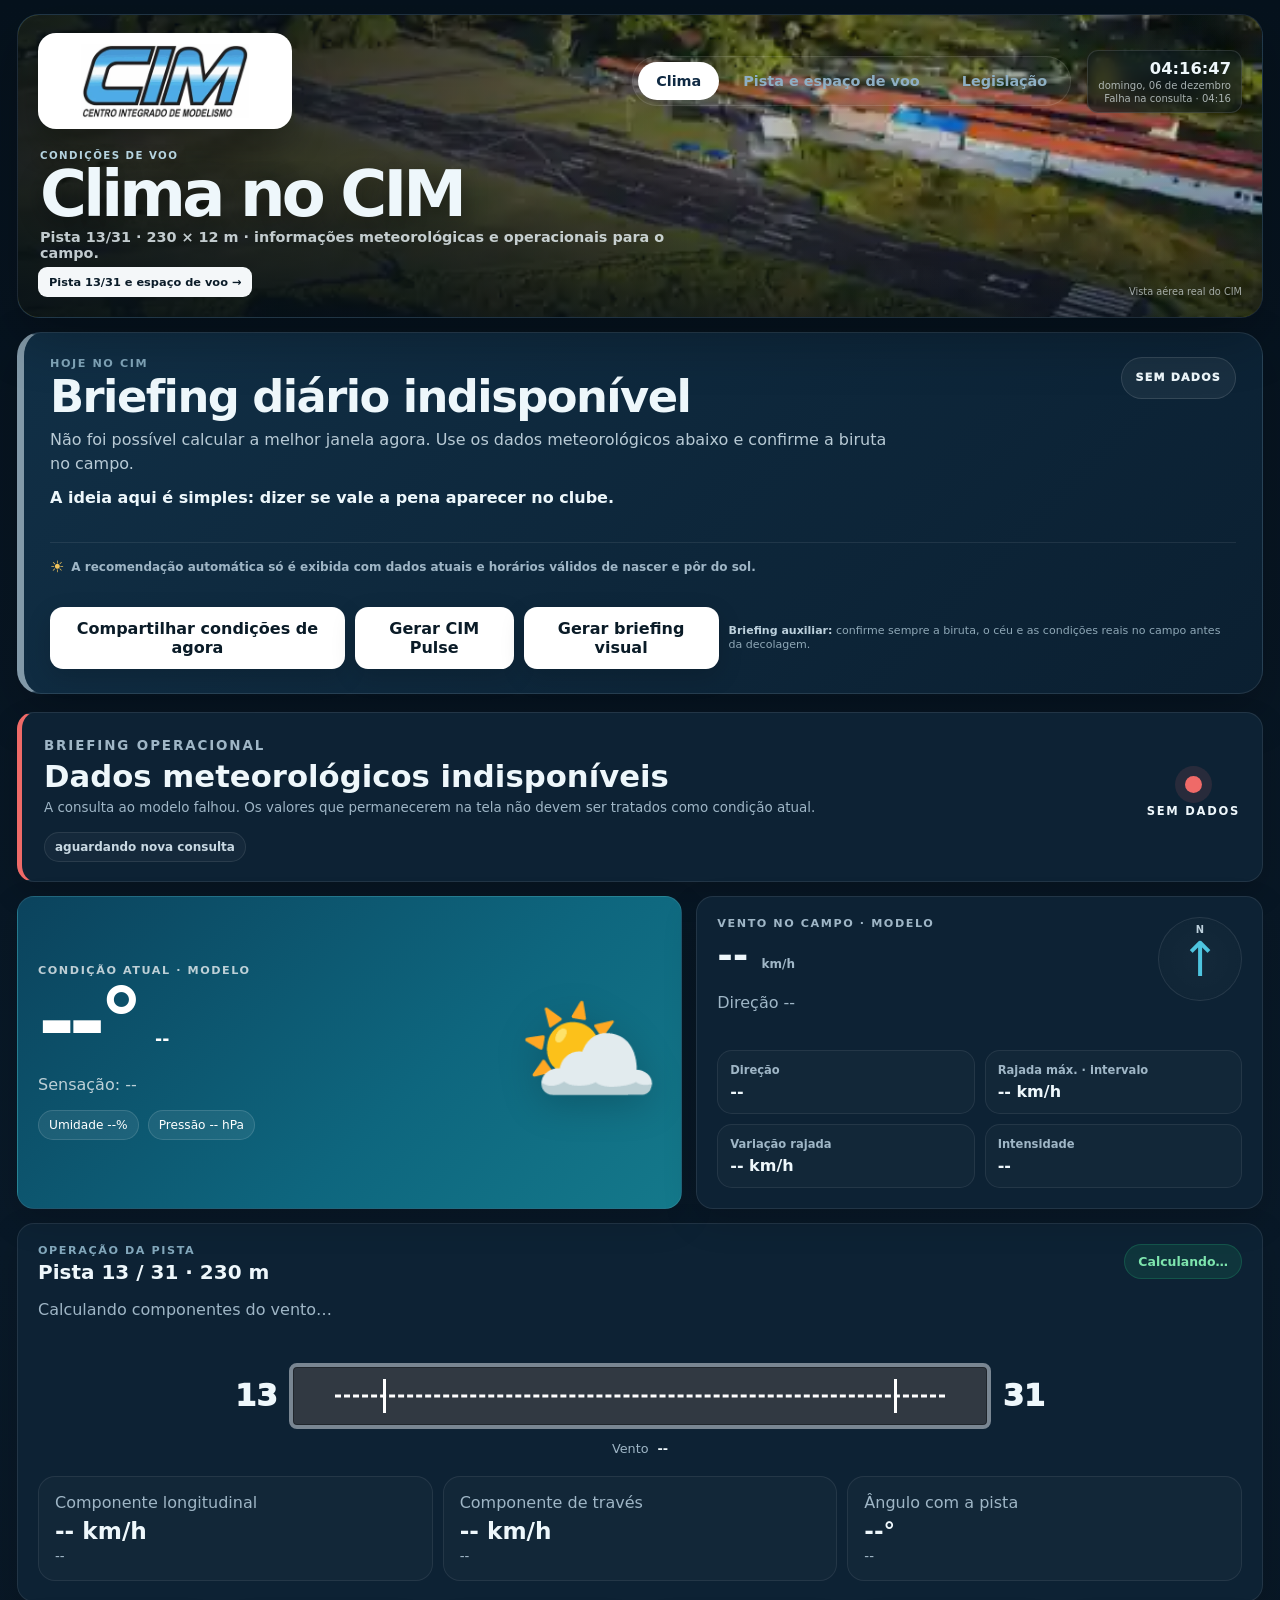
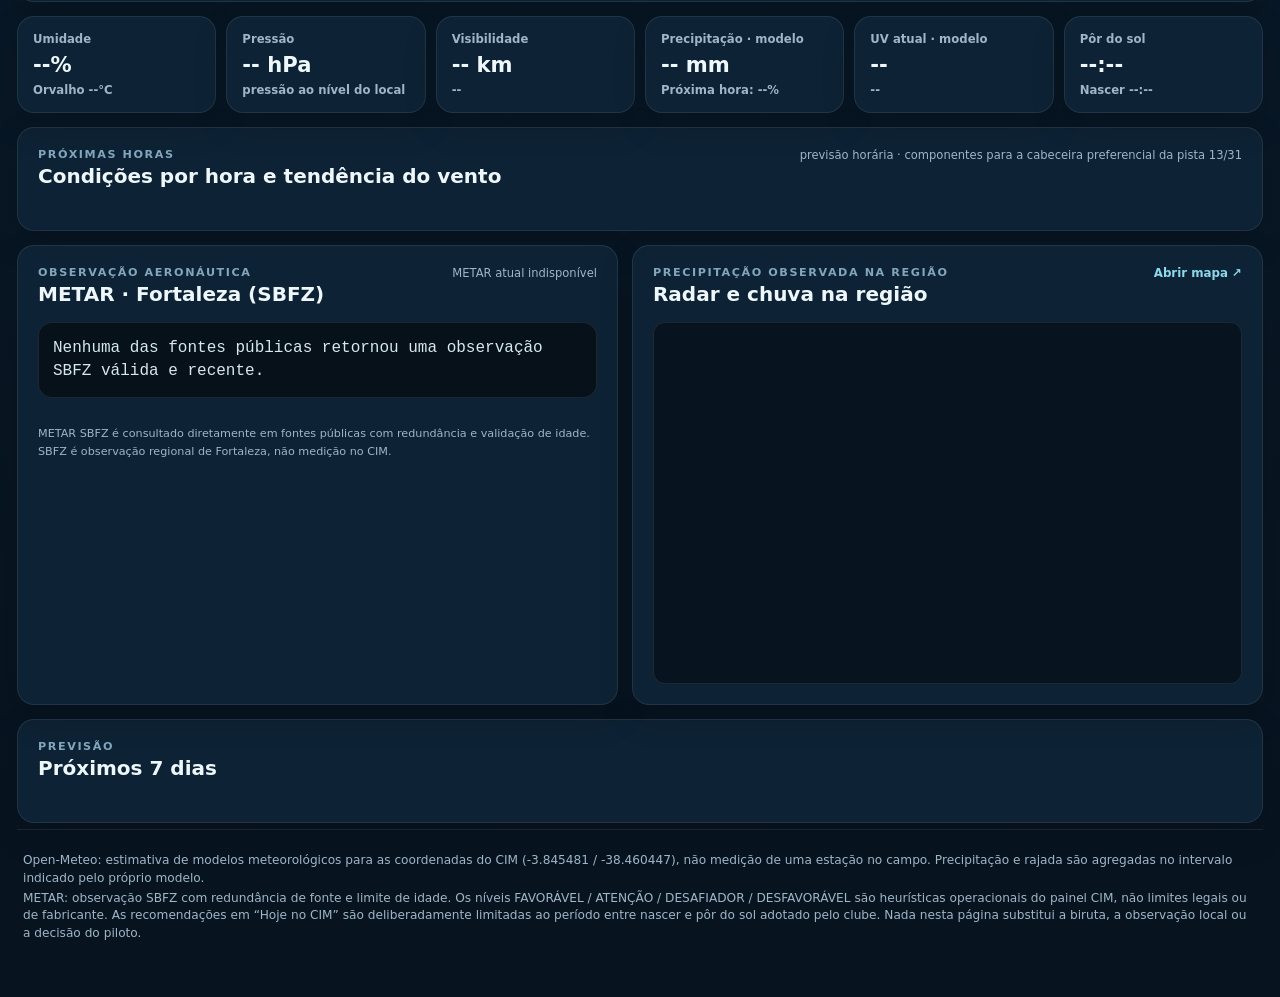
==== commit a0792b11: "Carregar versão visual corrigida do briefing" ====
--- a/index.html
+++ b/index.html
@@ -189,6 +189,6 @@
   <script src="weekend-share.js?v=20260910-2"></script>
   <script src="share-editorial.js?v=20260908-1"></script>
   <script src="briefing-approved-bg.js?v=20260910-1"></script>
-  <script src="briefing-visual-final-20260910.js"></script>
+  <script src="briefing-visual-final-20260910c.js"></script>
 </body>
-</html>
+</html>
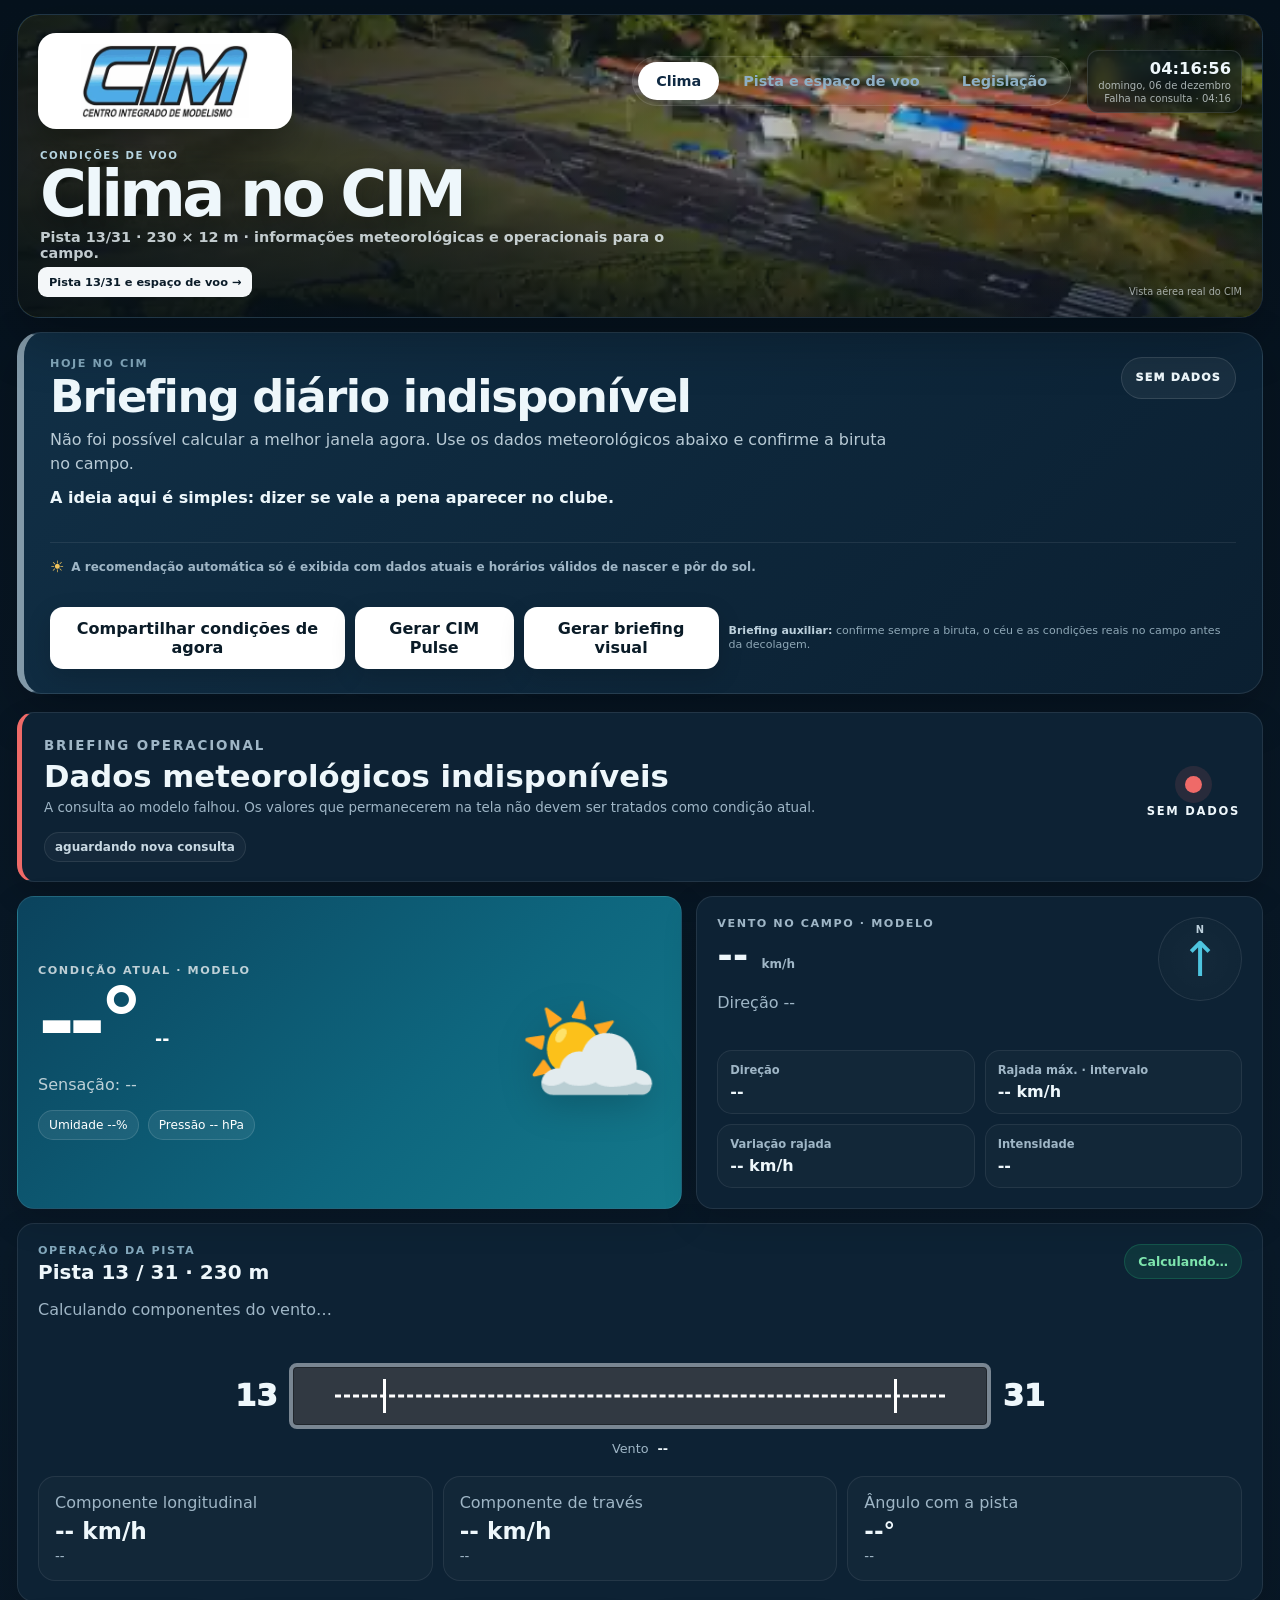
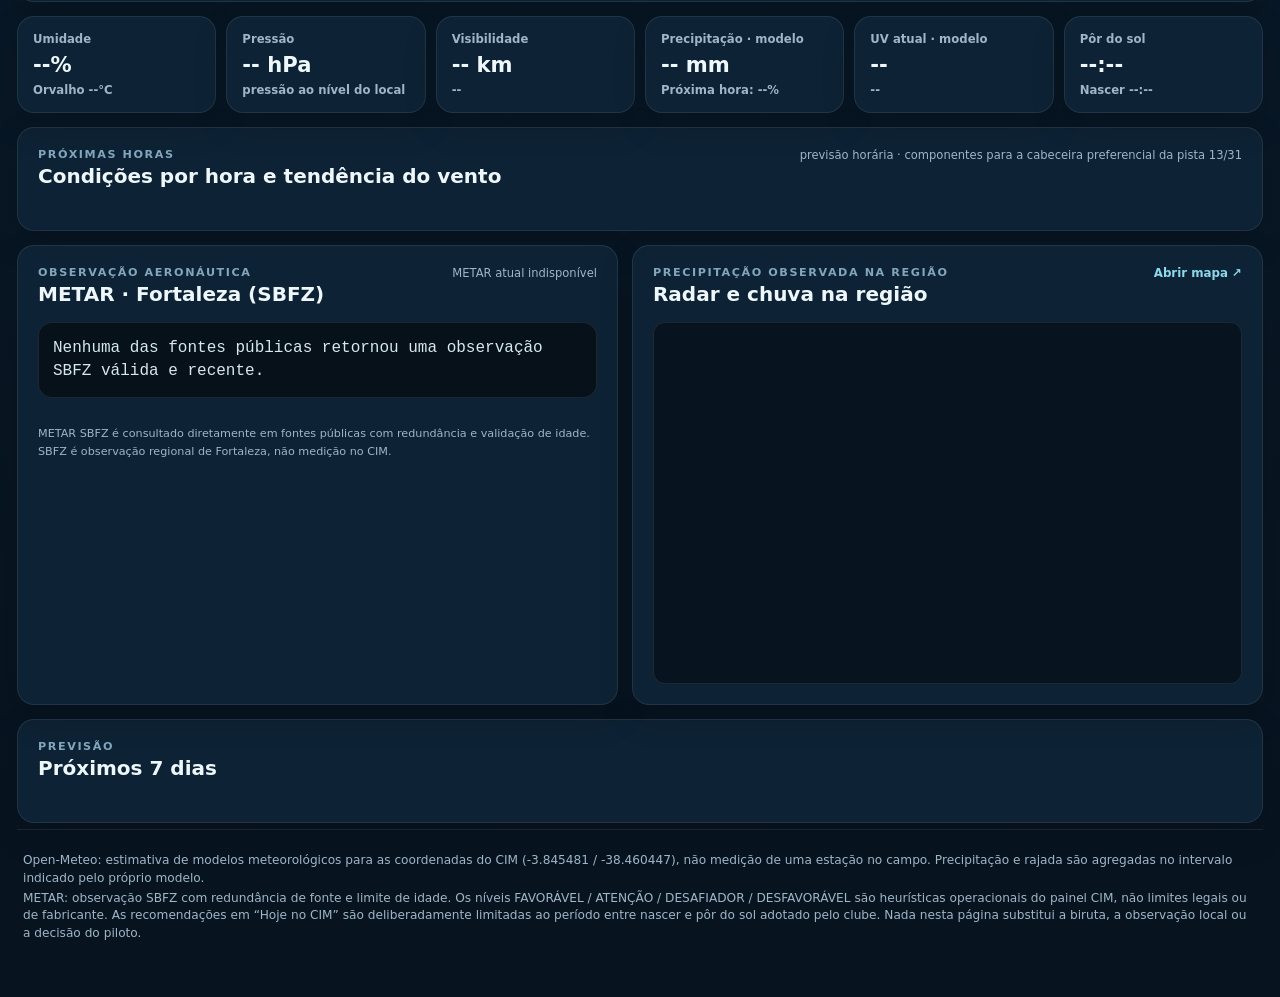
==== commit b9e455d5: "Carregar briefing sem fundo composto" ====
--- a/index.html
+++ b/index.html
@@ -188,7 +188,7 @@
   <script src="briefing.js?v=20260908-5"></script>
   <script src="weekend-share.js?v=20260910-2"></script>
   <script src="share-editorial.js?v=20260908-1"></script>
-  <script src="briefing-approved-bg.js?v=20260910-1"></script>
-  <script src="briefing-visual-final-20260910c.js"></script>
+  <script src="briefing-photo-source.js?v=20260910-clean1"></script>
+  <script src="briefing-visual-final-20260910c.js?v=20260910-clean1"></script>
 </body>
 </html>
